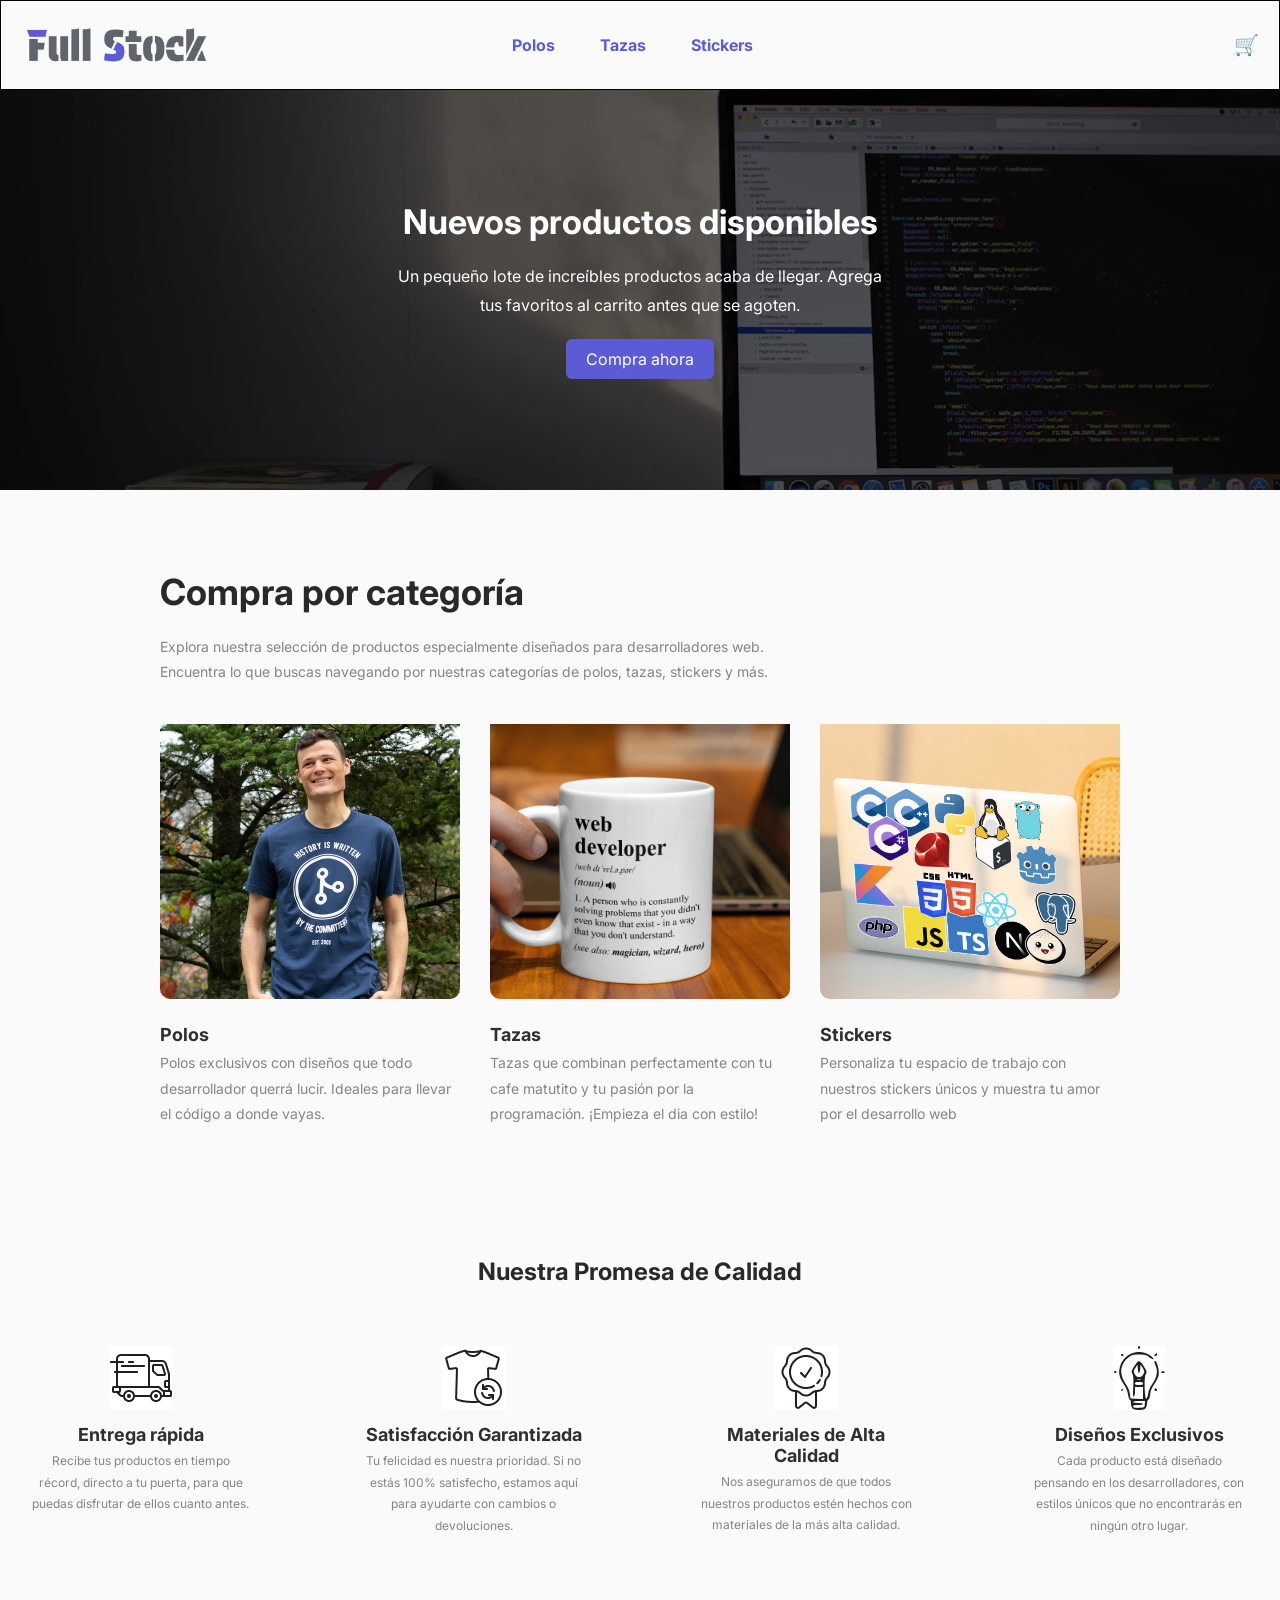
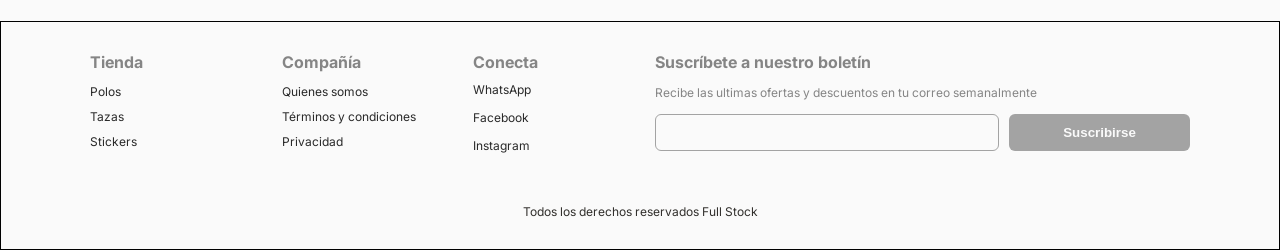
==== index.html @ 41fa8d15 "Agregar ITCSS" ====
<!DOCTYPE html>
<html lang="es">
<head>
  <meta charset="UTF-8">
  <title>Full Stock</title>
  <link rel="stylesheet" href="styles.css"> 

   <!--<<link rel="stylesheet" href="styles/index.css">!-->

  <link rel="preconnect" href="https://fonts.googleapis.com">
<link rel="preconnect" href="https://fonts.gstatic.com" crossorigin>
<link href="https://fonts.googleapis.com/css2?family=Inter:ital,opsz,wght@0,14..32,100..900;1,14..32,100..900&display=swap" rel="stylesheet">
</head>

<body>



<header class="encabezado">
  <a href="index.html" class="logo">
    <img src="/imgs/logo.png" alt="logo fullstock">
  </a>

  <nav class="menu">
    <a href="#">Polos</a>
    <a href="#">Tazas</a>
    <a href="#">Stickers</a>
  </nav>

  <div class="carrito">
    🛒 
  </div>
</header>



      <section class="hero">
  <div class="contenido-hero">
    <h4>Nuevos productos disponibles</h4>
    <p style="color: white;">Un pequeño lote de increíbles productos acaba de llegar. Agrega tus favoritos al carrito antes que se agoten.</p>
    <a href="#" class="boton">Compra ahora</a>
  </div>
</section>


<main>



  

  <section class="categorias">
    <h1>Compra por categoría</h1>
    <p>Explora nuestra selección de productos especialmente diseñados para desarrolladores web.<br>
         Encuentra lo que buscas navegando por nuestras categorías de polos, tazas, stickers y más.</p>

    <div class="contenedor-categorias">

      <div class="tarjeta">
        <div class="imagen">
          <img src="imgs/polo.jpg" alt="Polos">
        </div>
        <h3>Polos</h3>
        <p>Polos exclusivos con diseños que todo desarrollador querrá lucir. Ideales para llevar el código a donde vayas.
</p>
      </div>

      <div class="tarjeta">
        <div class="imagen">
          <img src="imgs/taza.jpg" alt="Tazas">
        </div>
        <h3>Tazas</h3>
        <p>Tazas que combinan perfectamente con tu cafe matutito y tu pasión por la programación. ¡Empieza el dia con estilo!</p>
      </div>

      <div class="tarjeta">
        <div class="imagen">
          <img src="imgs/stickers.jpg" alt="Stickers">
        </div>
        <h3>Stickers</h3>
        <p>Personaliza tu espacio de trabajo con nuestros stickers únicos y muestra tu amor por el desarrollo web
</p>
      </div>

    </div>
  </section>

</main>

<section class="calidad">
  <h2 class="titulo-calidad">Nuestra Promesa de Calidad</h2>

  <div class="contenedor-calidad">

    <div class="card-calidad">
      <img src="/imgs/npc1.jpg">
      <h3>Entrega rápida</h3>
      <p>Recibe tus productos en tiempo récord, directo a tu puerta, para que puedas disfrutar de ellos cuanto antes.</p>
    </div>

    <div class="card-calidad">
      <img src="/imgs/npc2.jpg">
      <h3>Satisfacción Garantizada</h3>
      <p>Tu felicidad es nuestra prioridad. Si no estás 100% satisfecho, estamos aquí para ayudarte con cambios o devoluciones.</p>
    </div>

    <div class="card-calidad">
      <img src="/imgs/npc3.jpg">
      <h3>Materiales de Alta Calidad</h3>
      <p>Nos aseguramos de que todos nuestros productos estén hechos con materiales de la más alta calidad.</p>
    </div>

    <div class="card-calidad">
      <img src="/imgs/npc4.jpg">
      <h3>Diseños Exclusivos</h3>
      <p>Cada producto está diseñado pensando en los desarrolladores, con estilos únicos que no encontrarás en ningún otro lugar.</p>
    </div>

  </div>
</section>



<footer class="footer">
  <div class="footer-contenedor">

    <div class="footer-grid">

      <div class="footer-links">

        <div class="footer-seccion">
          <h3>Tienda</h3>
          <ul>
            <li><a href="#">Polos</a></li>
            <li><a href="#">Tazas</a></li>
            <li><a href="#">Stickers</a></li>
          </ul>
        </div>

        <div class="footer-seccion">
          <h3>Compañía</h3>
          <ul>
           <li><a href="about.html">Quienes somos</a></li>
            <li><a href="terms.html">Términos y condiciones</a></li>
            <li><a href="privacy.html">Privacidad</a></li>
          </ul>
        </div>

        <div class="footer-seccion">
          <h3>Conecta</h3>
          <div class="social">
  <a href="https://wa.me/" target="_blank">WhatsApp</a>
<a href="https://facebook.com/" target="_blank">Facebook</a>
<a href="https://instagram.com/" target="_blank">Instagram</a>
          </div>
        </div>

      </div>

      <div class="footer-seccion newsletter">
        <h3>Suscríbete a nuestro boletín</h3>
        <p >Recibe las ultimas ofertas y descuentos en tu correo semanalmente</p>

        <form>
          <label for="email" class="sr-only">Correo electrónico</label>

          <div class="formulario">
            <input type="email" id="email" >
            <button type="submit">Suscribirse</button>
          </div>
        </form>
      </div>

    </div>

    <div class="copyright">
      Todos los derechos reservados  Full Stock
    </div>

  </div>
</footer>

</body>
</html>
---- styles.css ----
* {
  margin: 0;
  padding: 0;
  box-sizing: border-box;
}
@import url('https://fonts.googleapis.com/css2?family=Inter:ital,opsz,wght@0,14..32,100..900;1,14..32,100..900&family=Lora:ital,wght@0,400..700;1,400..700&family=Protest+Guerrilla&family=Source+Code+Pro:ital,wght@0,200..900;1,200..900&display=swap');


:root {
  --background: #FAFAFA;
  --foreground: #312F2C;
  --primary: #5b5bd6;
  --primary-hover: #483dac;
  
  --text-main: #292929;
  --text-muted: #858585;
  --border: #a3a3a3;
  --border-strong: #1e293b;

  --radius: 10px;

  --family-text: 'Inter', -apple-system, BlinkMacSystemFont, 'Segoe UI', Roboto, 'Helvetica Neue', Arial, sans-serif;
  --family-heading: var(--family-text);
  --family-display: 'Protest Guerrilla', 'Protest Strike', 'Stencil', 'Impact', sans-serif;
  --family-code: 'Source Code Pro', 'Menlo', 'Consolas', 'Monaco', 'Courier New', monospace;
  --family-emphasis: 'Lora', 'Georgia', 'Palatino Linotype', 'Book Antiqua', 'Times New Roman', serif;

}

body {
  background-color: var(--background);
  font-family: var(--family-text);
  color: var(--foreground);
}

header, footer {
  background-color: var(--background);
  padding: 20px;
  border: 1px solid black;
}

footer {
  margin-top: 40px;
}

nav {
  padding: 10px 20px;
  border-bottom: none;
}

nav a {
  margin-right: 15px;
  font-weight: bold;
}

main {
  max-width: 800px;
  margin: 40px auto;
  padding: 20px;
  border-radius: 8px;
}









h1 {
   color: var(--text-main);
  font-size: 36px;
  font-weight: bolder;
  margin-bottom: 20px;
}

h2 {
   color: var(--text-main);
  font-size: 24px;
  font-weight: bold;
  margin-top: 30px;
  margin-bottom: 10px;
}

h4 {
  color: #ffffff;
  font-size: 34px;
  font-weight: bolder;
  margin-bottom: 20px;
}


p {
 color: var(--text-muted);
  font-size: 14px;
  margin-bottom: 15px;
  line-height: 1.8;
}

ul {
  padding-left: 20px;
  margin-bottom: 20px;
  color: var(--text-muted);
  font-size: 14px;
}

li {
  margin-bottom: 10px;
}

a {
  color: var(--primary);
  text-decoration: none;
}

a:hover {
  color: var(--primary-hover);
  text-decoration: underline;
}






.encabezado {
  display: flex;
  align-items: center;
}

.logo {
  flex: 1;
  display: flex;
  align-items: center;
}

.logo img {
  height: 3rem;
  width: auto;
}

.menu {
  flex: 1;
  display: flex;
  justify-content: center;
  gap: 30px;
}

.menu a {
  font-weight: bold;
}

.carrito {
  flex: 1;
  display: flex;
  justify-content: flex-end;
  font-size: 20px;
}




.contenedor-categorias {
  display: flex;
  flex-direction: column;
  gap: 20px;
}

.categorias {
  margin-top: 20px;
}


.tarjeta {
  width: 100%;
}

.imagen {
  width: 100%;
  aspect-ratio: 1 / 1;
  overflow: hidden;
  border-radius: var(--radius);

}

.imagen img {
  width: 100%;
  height: 100%;
  object-fit: cover;
   margin-top: 25px;
}

.tarjeta h3 {
  margin-top: 25px;
  font-size: 18px;
}

.tarjeta p {
  margin-top: 5px;
  font-size: 14px;
}

@media (min-width: 640px) {

  .contenedor-categorias {
    flex-direction: row;
    flex-wrap: wrap;
    justify-content: center;
  }

  .tarjeta {
    width: 45%;
  }

}
@media (min-width: 1024px) {

  main {
    max-width: 1000px;
  }

  .contenedor-categorias {
    flex-wrap: nowrap;
    justify-content: space-between;
  }

  .tarjeta {
    width: 300px;
  }

  .imagen {
    aspect-ratio: 1 / 1;
  }

}



 /* index hero xd*/
 .hero {
  width: 100%;
  height: 400px;
  background-image: linear-gradient(rgba(0,0,0,0.6), rgba(0,0,0,0.6)), url("imgs/hero.jpg");
  background-size: cover;
  background-position: center;

  display: flex;
  justify-content: center;
  align-items: center;
  text-align: center;


}

.contenido-hero {
  color: white;
  max-width: 500px;
}

.contenido-hero h1 {
  font-size: 36px;
  margin-bottom: 15px;
}

.contenido-hero p {
  font-size: 16px;
  margin-bottom: 20px;
}


.boton {
  background-color: var(--primary);
  color: white;
  padding: 10px 20px;
  border-radius: 6px;
  display: inline-block;
}

.boton:hover {
  background-color: var(--primary-hover);
  color: white;
}






.footer {
  background-color: var(--background);
  color: var(--foreground);
  padding: 30px 20px;
}

.footer-contenedor {
  max-width: 1100px;
  margin: 0 auto;
}

.footer-grid {
  display: flex;
  flex-direction: column;
  gap: 30px;
}

.footer-links {
  display: flex;
  flex-direction: column;
  gap: 20px;
}

.footer-seccion h3 {
    color: var(--text-muted);
  font-size: 16px;
  margin-bottom: 10px;
}

.footer-seccion ul {
  list-style: none;
  padding-left: 0;
}

.footer-seccion li {
   margin-top: 8px;
  margin-bottom: 8px;
}

.footer-seccion a {
    color: var(--text-main);
  text-decoration: none;
  font-size: 12px;
}

.footer-seccion a:hover {
  color: var(--text-muted);
}


.social a {

  margin-right: 10px;
  margin-bottom: 5px;
}

.social {
  display: flex;
  flex-direction: column;
  gap: 8px;
}

.newsletter p {
  font-size: 14px;
  margin-bottom: 10px;

    color: var(--text-muted);
  text-decoration: none;
  font-size: 12px;
}

.formulario {
  display: flex;
  flex-direction: column;
  gap: 10px;
}

.formulario input {
  padding: 10px;
  background-color: var(--background);
  border: 1px solid var(--border);
  border-radius: 6px;
  color: var(--foreground);
}

.formulario button {
  padding: 10px;
    background-color: var(--border);
    color: var(--background);
  border: none;
  border-radius: 6px;
  font-weight: bold;
  cursor: pointer;
}

.formulario button:hover {
  background-color: var(--text-muted);
}

.sr-only {
  position: absolute;
  width: 1px;
  height: 1px;
  overflow: hidden;
}

.copyright {
  text-align: center;
  margin-top: 20px;
  padding-top: 15px;
  border-top: var(--border-strong);
  font-size: 12px;
}



@media (min-width: 640px) {

  .footer-links {
    flex-direction: row;
    justify-content: space-between;
    gap: 40px;
  }

}



@media (min-width: 1024px) {

  .footer-grid {
    display: flex;
    flex-direction: row;
  }

  .footer-links {
    flex: 1;
    display: flex;
    justify-content: space-between;
  }

  .footer-seccion {
    flex: 1;
  }

  .newsletter {
    flex: 1;
  }

  .formulario {
    flex-direction: row;
  }

  .formulario input {
    flex: 2;
  }

  .formulario button {
    flex: 1;
  }

}




/*  n.p.c ant f */
.calidad {
  margin-top: 6rem;
}

.card-calidad img {
  width: 64px;
  height: 64px;
  object-fit: contain;

   width: 100%;
  border-radius: 10px;
}

.titulo-calidad {
  text-align: center;
  margin-bottom: 30px;
}

.contenedor-calidad {
  display: flex;
  flex-direction: column;
  gap: 20px;
}



.card-calidad h3 {
  margin-top: 10px;
  color: var(--foreground);
  font-size: 18px;
}

.card-calidad p {
  margin-top: 5px;
  color: var(--text-muted);
  font-size: 12px;
}

.card-calidad {
  margin-top: 30px;
    margin-bottom: 30px;
  padding: 0 30px;
  text-align: center;
}


@media (min-width: 640px) {

  .contenedor-calidad {
    flex-direction: row;
    flex-wrap: wrap;
    justify-content: center;
  }

  .card-calidad {
    width: 45%;
  }

}


@media (min-width: 1024px) {

  .contenedor-calidad {
    flex-wrap: wrap;
    justify-content: space-between;
  }

  .card-calidad {
    width: 22%;

  }

}
---- styles/index.css ----
/* 1. Foundation */
@import url("1_foundation/tokens.css");
@import url("1_foundation/reset.css");
@import url("1_foundation/global.css");

/* 2. Layout */
@import url("2_layout/container.css");


 
/* 3. Components */
@import url("3_components/header.css");
@import url("3_components/hero.css");
@import url("3_components/category.css");
@import url("3_components/footer.css");
@import url("3_components/calidad.css");



/* 4. Utilities */
@import url("4_utilities/utilities.css");
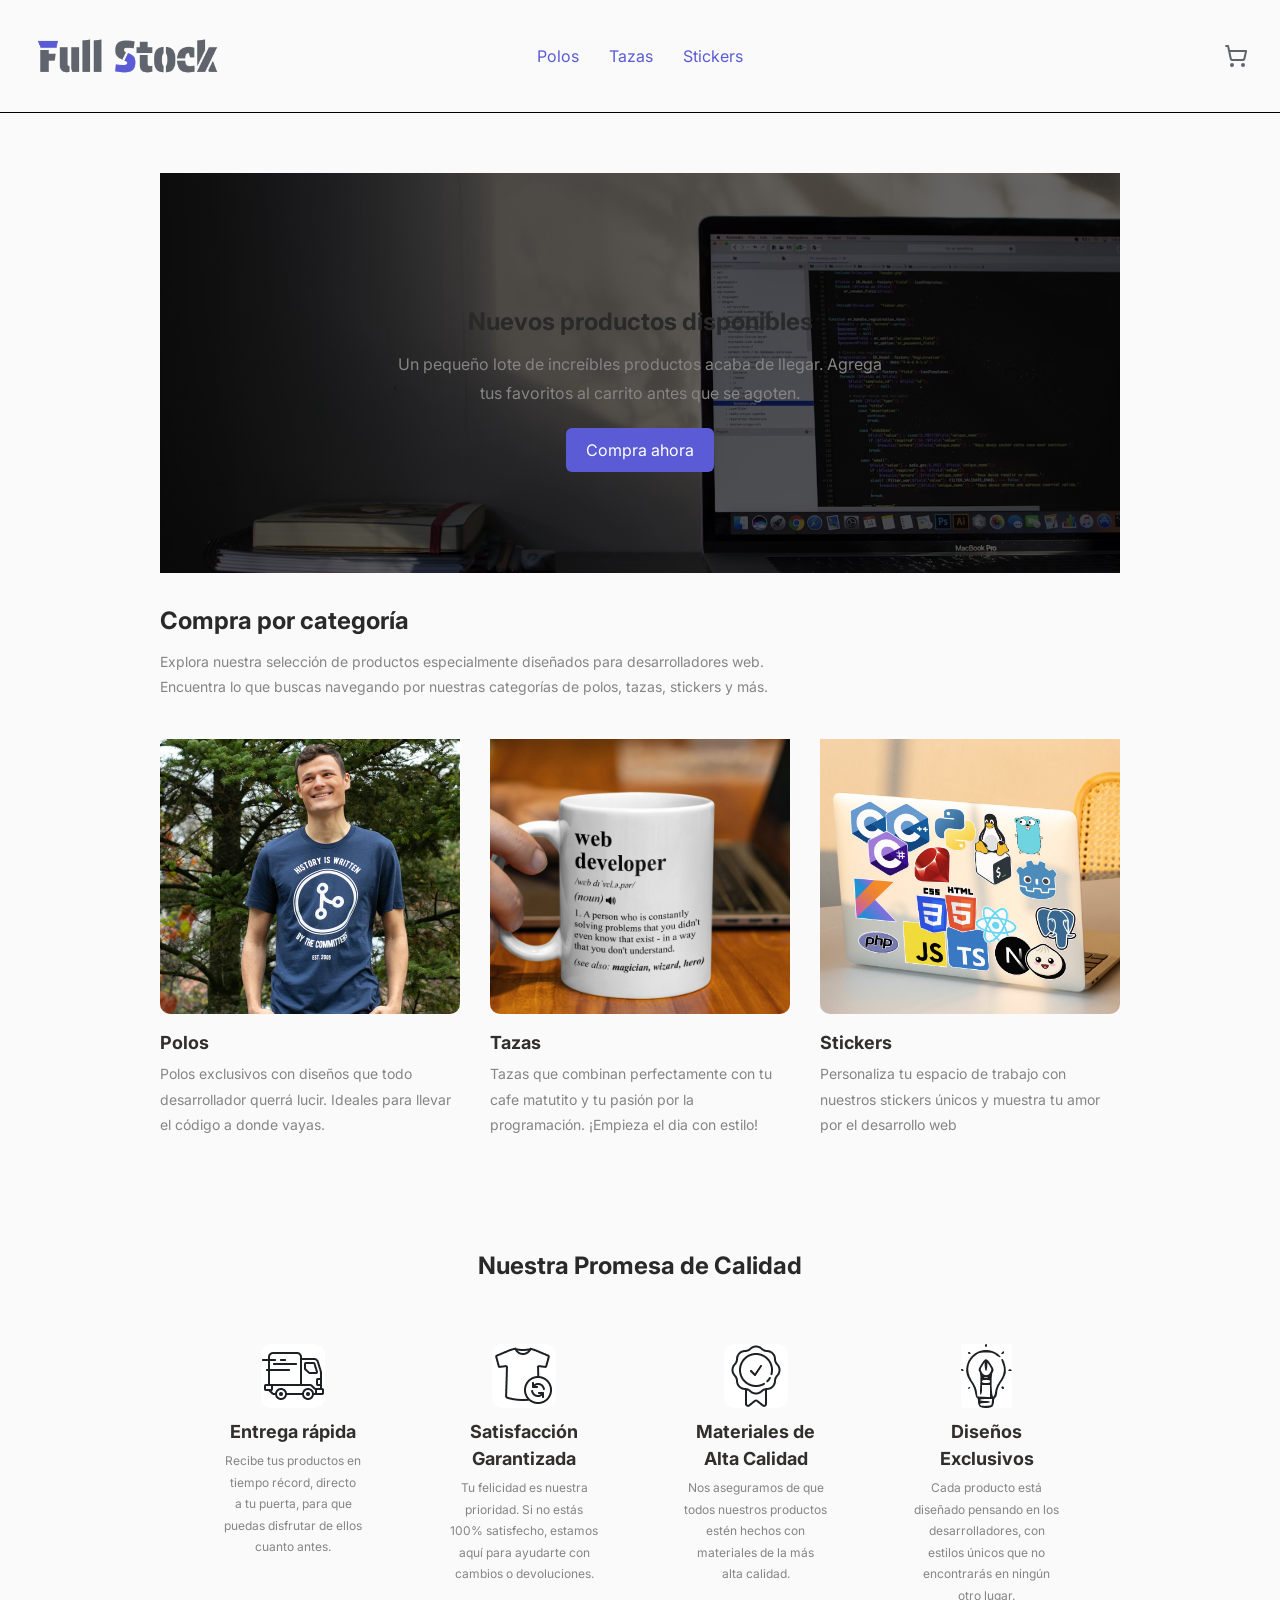
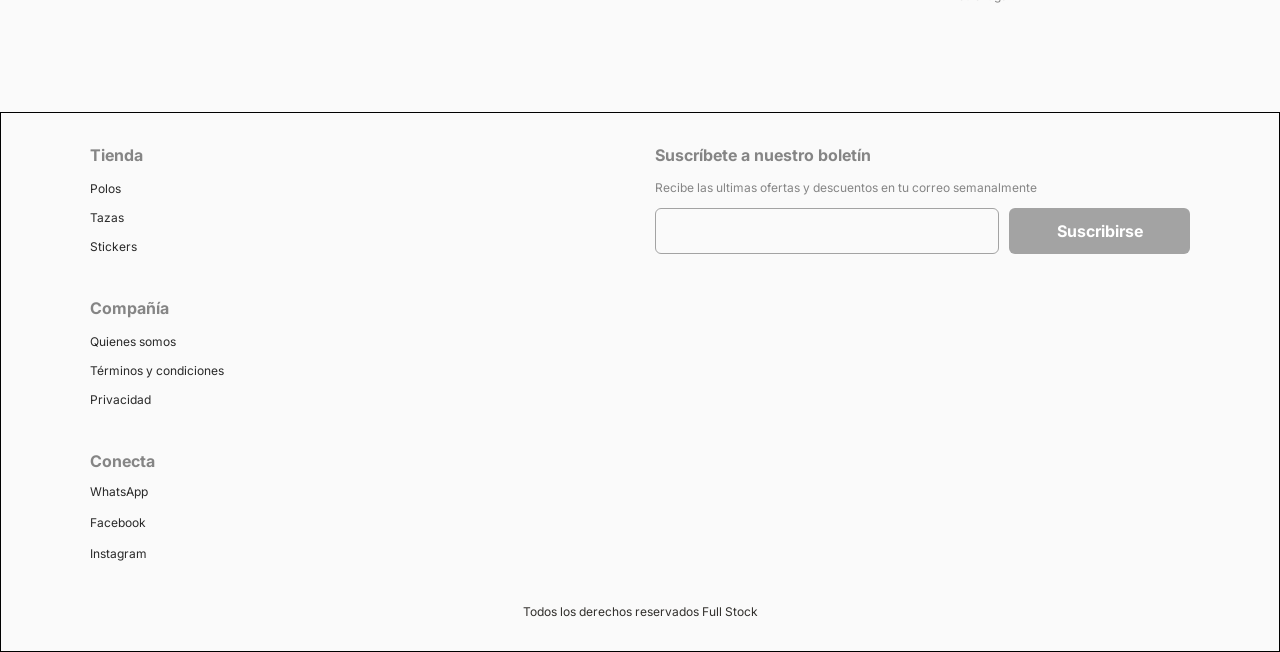
==== commit 15e25a25: "Comentarios de la sesión Co-authored-by: Copilot <copilot@github.com>" ====
--- a/index.html
+++ b/index.html
@@ -1,184 +1,187 @@
-<!DOCTYPE html>
+<!doctype html>
 <html lang="es">
-<head>
-  <meta charset="UTF-8">
-  <title>Full Stock</title>
-  <link rel="stylesheet" href="styles.css"> 
+  <head>
+    <meta charset="UTF-8" />
+    <title>Full Stock</title>
+    <link rel="stylesheet" href="styles.css" />
 
-   <!--<<link rel="stylesheet" href="styles/index.css">!-->
+    <!--<<link rel="stylesheet" href="styles/index.css">!-->
 
-  <link rel="preconnect" href="https://fonts.googleapis.com">
-<link rel="preconnect" href="https://fonts.gstatic.com" crossorigin>
-<link href="https://fonts.googleapis.com/css2?family=Inter:ital,opsz,wght@0,14..32,100..900;1,14..32,100..900&display=swap" rel="stylesheet">
-</head>
+    <link rel="preconnect" href="https://fonts.googleapis.com" />
+    <link rel="preconnect" href="https://fonts.gstatic.com" crossorigin />
+    <link
+      href="https://fonts.googleapis.com/css2?family=Inter:ital,opsz,wght@0,14..32,100..900;1,14..32,100..900&display=swap"
+      rel="stylesheet"
+    />
+    <link rel="stylesheet" href="styles/index.css" />
+  </head>
 
-<body>
+  <body>
+    <header class="header">
+      <div class="container header__container">
+        <a href="index.html" class="header__logo">
+          <img src="/imgs/logo.png" alt="logo fullstock" />
+        </a>
 
+        <nav class="header__menu">
+          <a href="#">Polos</a>
+          <a href="#">Tazas</a>
+          <a href="#">Stickers</a>
+        </nav>
 
+        <div class="header__carrito"><img src="/imgs/cart.svg" alt="" /></div>
+      </div>
+    </header>
+    <main>
+      <section class="hero">
+        <div class="contenido-hero">
+          <h2>Nuevos productos disponibles</h2>
+          <p>
+            Un pequeño lote de increíbles productos acaba de llegar. Agrega tus
+            favoritos al carrito antes que se agoten.
+          </p>
+          <a href="#" class="boton">Compra ahora</a>
+        </div>
+      </section>
 
-<header class="encabezado">
-  <a href="index.html" class="logo">
-    <img src="/imgs/logo.png" alt="logo fullstock">
-  </a>
+      <section class="categorias">
+        <h2>Compra por categoría</h2>
+        <p>
+          Explora nuestra selección de productos especialmente diseñados para
+          desarrolladores web.<br />
+          Encuentra lo que buscas navegando por nuestras categorías de polos,
+          tazas, stickers y más.
+        </p>
 
-  <nav class="menu">
-    <a href="#">Polos</a>
-    <a href="#">Tazas</a>
-    <a href="#">Stickers</a>
-  </nav>
+        <div class="contenedor-categorias">
+          <div class="tarjeta">
+            <div class="imagen">
+              <img src="imgs/polo.jpg" alt="Polos" />
+            </div>
+            <h3>Polos</h3>
+            <p>
+              Polos exclusivos con diseños que todo desarrollador querrá lucir.
+              Ideales para llevar el código a donde vayas.
+            </p>
+          </div>
 
-  <div class="carrito">
-    🛒 
-  </div>
-</header>
+          <div class="tarjeta">
+            <div class="imagen">
+              <img src="imgs/taza.jpg" alt="Tazas" />
+            </div>
+            <h3>Tazas</h3>
+            <p>
+              Tazas que combinan perfectamente con tu cafe matutito y tu pasión
+              por la programación. ¡Empieza el dia con estilo!
+            </p>
+          </div>
 
+          <div class="tarjeta">
+            <div class="imagen">
+              <img src="imgs/stickers.jpg" alt="Stickers" />
+            </div>
+            <h3>Stickers</h3>
+            <p>
+              Personaliza tu espacio de trabajo con nuestros stickers únicos y
+              muestra tu amor por el desarrollo web
+            </p>
+          </div>
+        </div>
+      </section>
 
+      <section class="calidad">
+        <h2 class="titulo-calidad">Nuestra Promesa de Calidad</h2>
 
-      <section class="hero">
-  <div class="contenido-hero">
-    <h4>Nuevos productos disponibles</h4>
-    <p style="color: white;">Un pequeño lote de increíbles productos acaba de llegar. Agrega tus favoritos al carrito antes que se agoten.</p>
-    <a href="#" class="boton">Compra ahora</a>
-  </div>
-</section>
+        <div class="contenedor-calidad">
+          <div class="card-calidad">
+            <img src="/imgs/npc1.jpg" />
+            <h3>Entrega rápida</h3>
+            <p>
+              Recibe tus productos en tiempo récord, directo a tu puerta, para
+              que puedas disfrutar de ellos cuanto antes.
+            </p>
+          </div>
 
+          <div class="card-calidad">
+            <img src="/imgs/npc2.jpg" />
+            <h3>Satisfacción Garantizada</h3>
+            <p>
+              Tu felicidad es nuestra prioridad. Si no estás 100% satisfecho,
+              estamos aquí para ayudarte con cambios o devoluciones.
+            </p>
+          </div>
 
-<main>
+          <div class="card-calidad">
+            <img src="/imgs/npc3.jpg" />
+            <h3>Materiales de Alta Calidad</h3>
+            <p>
+              Nos aseguramos de que todos nuestros productos estén hechos con
+              materiales de la más alta calidad.
+            </p>
+          </div>
 
+          <div class="card-calidad">
+            <img src="/imgs/npc4.jpg" />
+            <h3>Diseños Exclusivos</h3>
+            <p>
+              Cada producto está diseñado pensando en los desarrolladores, con
+              estilos únicos que no encontrarás en ningún otro lugar.
+            </p>
+          </div>
+        </div>
+      </section>
+    </main>
+    <footer class="footer">
+      <div class="footer-contenedor">
+        <div class="footer-grid">
+          <div class="footer-links">
+            <div class="footer-seccion">
+              <h3>Tienda</h3>
+              <ul>
+                <li><a href="#">Polos</a></li>
+                <li><a href="#">Tazas</a></li>
+                <li><a href="#">Stickers</a></li>
+              </ul>
+            </div>
 
+            <div class="footer-seccion">
+              <h3>Compañía</h3>
+              <ul>
+                <li><a href="about.html">Quienes somos</a></li>
+                <li><a href="terms.html">Términos y condiciones</a></li>
+                <li><a href="privacy.html">Privacidad</a></li>
+              </ul>
+            </div>
 
-  
+            <div class="footer-seccion">
+              <h3>Conecta</h3>
+              <div class="social">
+                <a href="https://wa.me/" target="_blank">WhatsApp</a>
+                <a href="https://facebook.com/" target="_blank">Facebook</a>
+                <a href="https://instagram.com/" target="_blank">Instagram</a>
+              </div>
+            </div>
+          </div>
 
-  <section class="categorias">
-    <h1>Compra por categoría</h1>
-    <p>Explora nuestra selección de productos especialmente diseñados para desarrolladores web.<br>
-         Encuentra lo que buscas navegando por nuestras categorías de polos, tazas, stickers y más.</p>
+          <div class="footer-seccion newsletter">
+            <h3>Suscríbete a nuestro boletín</h3>
+            <p>
+              Recibe las ultimas ofertas y descuentos en tu correo semanalmente
+            </p>
 
-    <div class="contenedor-categorias">
+            <form>
+              <label for="email" class="sr-only">Correo electrónico</label>
 
-      <div class="tarjeta">
-        <div class="imagen">
-          <img src="imgs/polo.jpg" alt="Polos">
-        </div>
-        <h3>Polos</h3>
-        <p>Polos exclusivos con diseños que todo desarrollador querrá lucir. Ideales para llevar el código a donde vayas.
-</p>
-      </div>
-
-      <div class="tarjeta">
-        <div class="imagen">
-          <img src="imgs/taza.jpg" alt="Tazas">
-        </div>
-        <h3>Tazas</h3>
-        <p>Tazas que combinan perfectamente con tu cafe matutito y tu pasión por la programación. ¡Empieza el dia con estilo!</p>
-      </div>
-
-      <div class="tarjeta">
-        <div class="imagen">
-          <img src="imgs/stickers.jpg" alt="Stickers">
-        </div>
-        <h3>Stickers</h3>
-        <p>Personaliza tu espacio de trabajo con nuestros stickers únicos y muestra tu amor por el desarrollo web
-</p>
-      </div>
-
-    </div>
-  </section>
-
-</main>
-
-<section class="calidad">
-  <h2 class="titulo-calidad">Nuestra Promesa de Calidad</h2>
-
-  <div class="contenedor-calidad">
-
-    <div class="card-calidad">
-      <img src="/imgs/npc1.jpg">
-      <h3>Entrega rápida</h3>
-      <p>Recibe tus productos en tiempo récord, directo a tu puerta, para que puedas disfrutar de ellos cuanto antes.</p>
-    </div>
-
-    <div class="card-calidad">
-      <img src="/imgs/npc2.jpg">
-      <h3>Satisfacción Garantizada</h3>
-      <p>Tu felicidad es nuestra prioridad. Si no estás 100% satisfecho, estamos aquí para ayudarte con cambios o devoluciones.</p>
-    </div>
-
-    <div class="card-calidad">
-      <img src="/imgs/npc3.jpg">
-      <h3>Materiales de Alta Calidad</h3>
-      <p>Nos aseguramos de que todos nuestros productos estén hechos con materiales de la más alta calidad.</p>
-    </div>
-
-    <div class="card-calidad">
-      <img src="/imgs/npc4.jpg">
-      <h3>Diseños Exclusivos</h3>
-      <p>Cada producto está diseñado pensando en los desarrolladores, con estilos únicos que no encontrarás en ningún otro lugar.</p>
-    </div>
-
-  </div>
-</section>
-
-
-
-<footer class="footer">
-  <div class="footer-contenedor">
-
-    <div class="footer-grid">
-
-      <div class="footer-links">
-
-        <div class="footer-seccion">
-          <h3>Tienda</h3>
-          <ul>
-            <li><a href="#">Polos</a></li>
-            <li><a href="#">Tazas</a></li>
-            <li><a href="#">Stickers</a></li>
-          </ul>
-        </div>
-
-        <div class="footer-seccion">
-          <h3>Compañía</h3>
-          <ul>
-           <li><a href="about.html">Quienes somos</a></li>
-            <li><a href="terms.html">Términos y condiciones</a></li>
-            <li><a href="privacy.html">Privacidad</a></li>
-          </ul>
-        </div>
-
-        <div class="footer-seccion">
-          <h3>Conecta</h3>
-          <div class="social">
-  <a href="https://wa.me/" target="_blank">WhatsApp</a>
-<a href="https://facebook.com/" target="_blank">Facebook</a>
-<a href="https://instagram.com/" target="_blank">Instagram</a>
+              <div class="formulario">
+                <input type="email" id="email" />
+                <button type="submit">Suscribirse</button>
+              </div>
+            </form>
           </div>
         </div>
 
+        <div class="copyright">Todos los derechos reservados Full Stock</div>
       </div>
-
-      <div class="footer-seccion newsletter">
-        <h3>Suscríbete a nuestro boletín</h3>
-        <p >Recibe las ultimas ofertas y descuentos en tu correo semanalmente</p>
-
-        <form>
-          <label for="email" class="sr-only">Correo electrónico</label>
-
-          <div class="formulario">
-            <input type="email" id="email" >
-            <button type="submit">Suscribirse</button>
-          </div>
-        </form>
-      </div>
-
-    </div>
-
-    <div class="copyright">
-      Todos los derechos reservados  Full Stock
-    </div>
-
-  </div>
-</footer>
-
-</body>
-</html>+    </footer>
+  </body>
+</html>
--- a/styles.css
+++ b/styles.css
@@ -3,15 +3,14 @@
   padding: 0;
   box-sizing: border-box;
 }
-@import url('https://fonts.googleapis.com/css2?family=Inter:ital,opsz,wght@0,14..32,100..900;1,14..32,100..900&family=Lora:ital,wght@0,400..700;1,400..700&family=Protest+Guerrilla&family=Source+Code+Pro:ital,wght@0,200..900;1,200..900&display=swap');
-
+@import url("https://fonts.googleapis.com/css2?family=Inter:ital,opsz,wght@0,14..32,100..900;1,14..32,100..900&family=Lora:ital,wght@0,400..700;1,400..700&family=Protest+Guerrilla&family=Source+Code+Pro:ital,wght@0,200..900;1,200..900&display=swap");
 
 :root {
-  --background: #FAFAFA;
-  --foreground: #312F2C;
+  --background: #fafafa;
+  --foreground: #312f2c;
   --primary: #5b5bd6;
   --primary-hover: #483dac;
-  
+
   --text-main: #292929;
   --text-muted: #858585;
   --border: #a3a3a3;
@@ -19,12 +18,17 @@
 
   --radius: 10px;
 
-  --family-text: 'Inter', -apple-system, BlinkMacSystemFont, 'Segoe UI', Roboto, 'Helvetica Neue', Arial, sans-serif;
+  --family-text:
+    "Inter", -apple-system, BlinkMacSystemFont, "Segoe UI", Roboto,
+    "Helvetica Neue", Arial, sans-serif;
   --family-heading: var(--family-text);
-  --family-display: 'Protest Guerrilla', 'Protest Strike', 'Stencil', 'Impact', sans-serif;
-  --family-code: 'Source Code Pro', 'Menlo', 'Consolas', 'Monaco', 'Courier New', monospace;
-  --family-emphasis: 'Lora', 'Georgia', 'Palatino Linotype', 'Book Antiqua', 'Times New Roman', serif;
-
+  --family-display:
+    "Protest Guerrilla", "Protest Strike", "Stencil", "Impact", sans-serif;
+  --family-code:
+    "Source Code Pro", "Menlo", "Consolas", "Monaco", "Courier New", monospace;
+  --family-emphasis:
+    "Lora", "Georgia", "Palatino Linotype", "Book Antiqua", "Times New Roman",
+    serif;
 }
 
 body {
@@ -33,17 +37,17 @@
   color: var(--foreground);
 }
 
-header, footer {
+/* header, footer {
   background-color: var(--background);
   padding: 20px;
   border: 1px solid black;
-}
+} */
 
 footer {
   margin-top: 40px;
 }
 
-nav {
+/* nav {
   padding: 10px 20px;
   border-bottom: none;
 }
@@ -51,7 +55,7 @@
 nav a {
   margin-right: 15px;
   font-weight: bold;
-}
+} */
 
 main {
   max-width: 800px;
@@ -60,23 +64,15 @@
   border-radius: 8px;
 }
 
-
-
-
-
-
-
-
-
 h1 {
-   color: var(--text-main);
+  color: var(--text-main);
   font-size: 36px;
   font-weight: bolder;
   margin-bottom: 20px;
 }
 
 h2 {
-   color: var(--text-main);
+  color: var(--text-main);
   font-size: 24px;
   font-weight: bold;
   margin-top: 30px;
@@ -90,9 +86,8 @@
   margin-bottom: 20px;
 }
 
-
 p {
- color: var(--text-muted);
+  color: var(--text-muted);
   font-size: 14px;
   margin-bottom: 15px;
   line-height: 1.8;
@@ -119,11 +114,6 @@
   text-decoration: underline;
 }
 
-
-
-
-
-
 .encabezado {
   display: flex;
   align-items: center;
@@ -158,9 +148,6 @@
   font-size: 20px;
 }
 
-
-
-
 .contenedor-categorias {
   display: flex;
   flex-direction: column;
@@ -170,7 +157,6 @@
 .categorias {
   margin-top: 20px;
 }
-
 
 .tarjeta {
   width: 100%;
@@ -181,14 +167,13 @@
   aspect-ratio: 1 / 1;
   overflow: hidden;
   border-radius: var(--radius);
-
 }
 
 .imagen img {
   width: 100%;
   height: 100%;
   object-fit: cover;
-   margin-top: 25px;
+  margin-top: 25px;
 }
 
 .tarjeta h3 {
@@ -202,7 +187,6 @@
 }
 
 @media (min-width: 640px) {
-
   .contenedor-categorias {
     flex-direction: row;
     flex-wrap: wrap;
@@ -212,10 +196,8 @@
   .tarjeta {
     width: 45%;
   }
-
 }
 @media (min-width: 1024px) {
-
   main {
     max-width: 1000px;
   }
@@ -232,16 +214,15 @@
   .imagen {
     aspect-ratio: 1 / 1;
   }
-
-}
-
-
-
- /* index hero xd*/
- .hero {
+}
+
+/* index hero xd*/
+.hero {
   width: 100%;
   height: 400px;
-  background-image: linear-gradient(rgba(0,0,0,0.6), rgba(0,0,0,0.6)), url("imgs/hero.jpg");
+  background-image:
+    linear-gradient(rgba(0, 0, 0, 0.6), rgba(0, 0, 0, 0.6)),
+    url("imgs/hero.jpg");
   background-size: cover;
   background-position: center;
 
@@ -249,8 +230,6 @@
   justify-content: center;
   align-items: center;
   text-align: center;
-
-
 }
 
 .contenido-hero {
@@ -267,7 +246,6 @@
   font-size: 16px;
   margin-bottom: 20px;
 }
-
 
 .boton {
   background-color: var(--primary);
@@ -282,11 +260,6 @@
   color: white;
 }
 
-
-
-
-
-
 .footer {
   background-color: var(--background);
   color: var(--foreground);
@@ -311,7 +284,7 @@
 }
 
 .footer-seccion h3 {
-    color: var(--text-muted);
+  color: var(--text-muted);
   font-size: 16px;
   margin-bottom: 10px;
 }
@@ -322,12 +295,12 @@
 }
 
 .footer-seccion li {
-   margin-top: 8px;
+  margin-top: 8px;
   margin-bottom: 8px;
 }
 
 .footer-seccion a {
-    color: var(--text-main);
+  color: var(--text-main);
   text-decoration: none;
   font-size: 12px;
 }
@@ -336,9 +309,7 @@
   color: var(--text-muted);
 }
 
-
 .social a {
-
   margin-right: 10px;
   margin-bottom: 5px;
 }
@@ -353,7 +324,7 @@
   font-size: 14px;
   margin-bottom: 10px;
 
-    color: var(--text-muted);
+  color: var(--text-muted);
   text-decoration: none;
   font-size: 12px;
 }
@@ -374,8 +345,8 @@
 
 .formulario button {
   padding: 10px;
-    background-color: var(--border);
-    color: var(--background);
+  background-color: var(--border);
+  color: var(--background);
   border: none;
   border-radius: 6px;
   font-weight: bold;
@@ -401,22 +372,15 @@
   font-size: 12px;
 }
 
-
-
 @media (min-width: 640px) {
-
   .footer-links {
     flex-direction: row;
     justify-content: space-between;
     gap: 40px;
   }
-
-}
-
-
+}
 
 @media (min-width: 1024px) {
-
   .footer-grid {
     display: flex;
     flex-direction: row;
@@ -447,11 +411,7 @@
   .formulario button {
     flex: 1;
   }
-
-}
-
-
-
+}
 
 /*  n.p.c ant f */
 .calidad {
@@ -463,7 +423,7 @@
   height: 64px;
   object-fit: contain;
 
-   width: 100%;
+  width: 100%;
   border-radius: 10px;
 }
 
@@ -477,8 +437,6 @@
   flex-direction: column;
   gap: 20px;
 }
-
-
 
 .card-calidad h3 {
   margin-top: 10px;
@@ -494,14 +452,12 @@
 
 .card-calidad {
   margin-top: 30px;
-    margin-bottom: 30px;
+  margin-bottom: 30px;
   padding: 0 30px;
   text-align: center;
 }
 
-
 @media (min-width: 640px) {
-
   .contenedor-calidad {
     flex-direction: row;
     flex-wrap: wrap;
@@ -511,12 +467,9 @@
   .card-calidad {
     width: 45%;
   }
-
-}
-
+}
 
 @media (min-width: 1024px) {
-
   .contenedor-calidad {
     flex-wrap: wrap;
     justify-content: space-between;
@@ -524,7 +477,5 @@
 
   .card-calidad {
     width: 22%;
-
-  }
-
-}+  }
+}
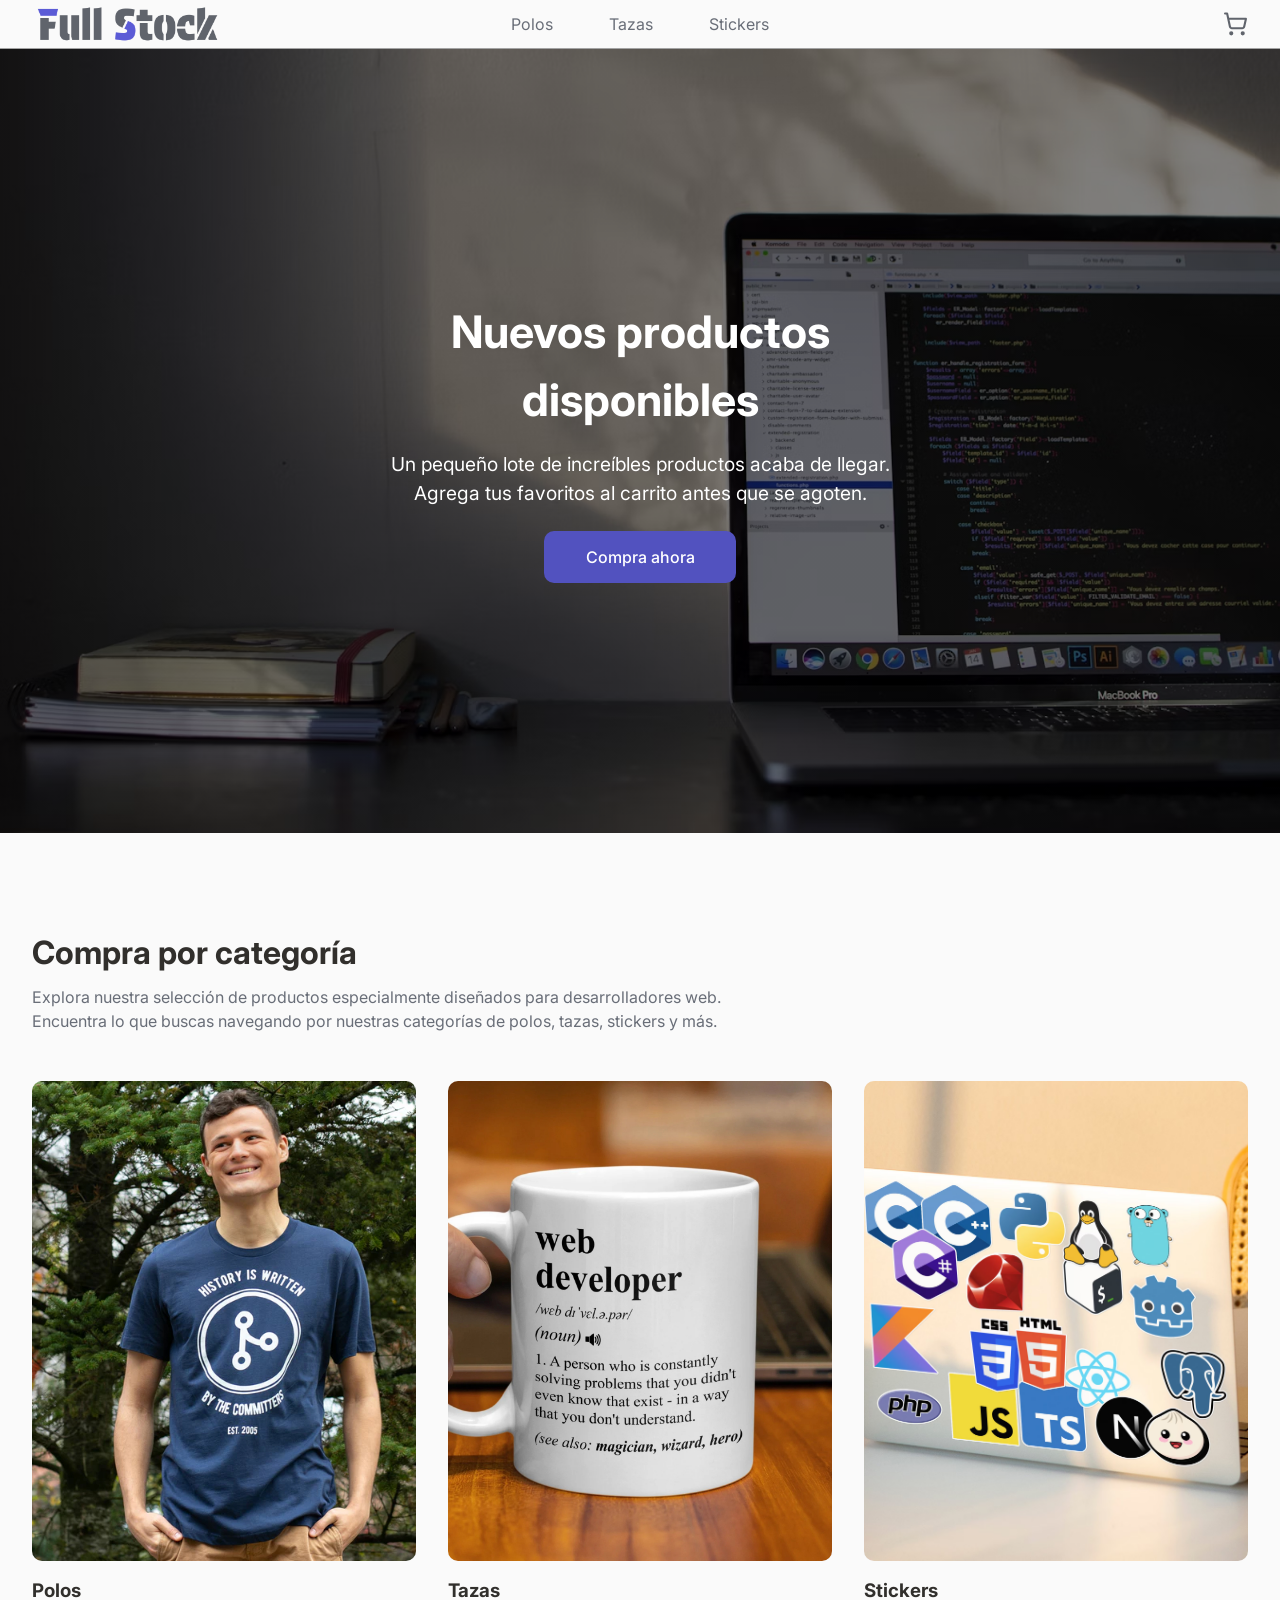
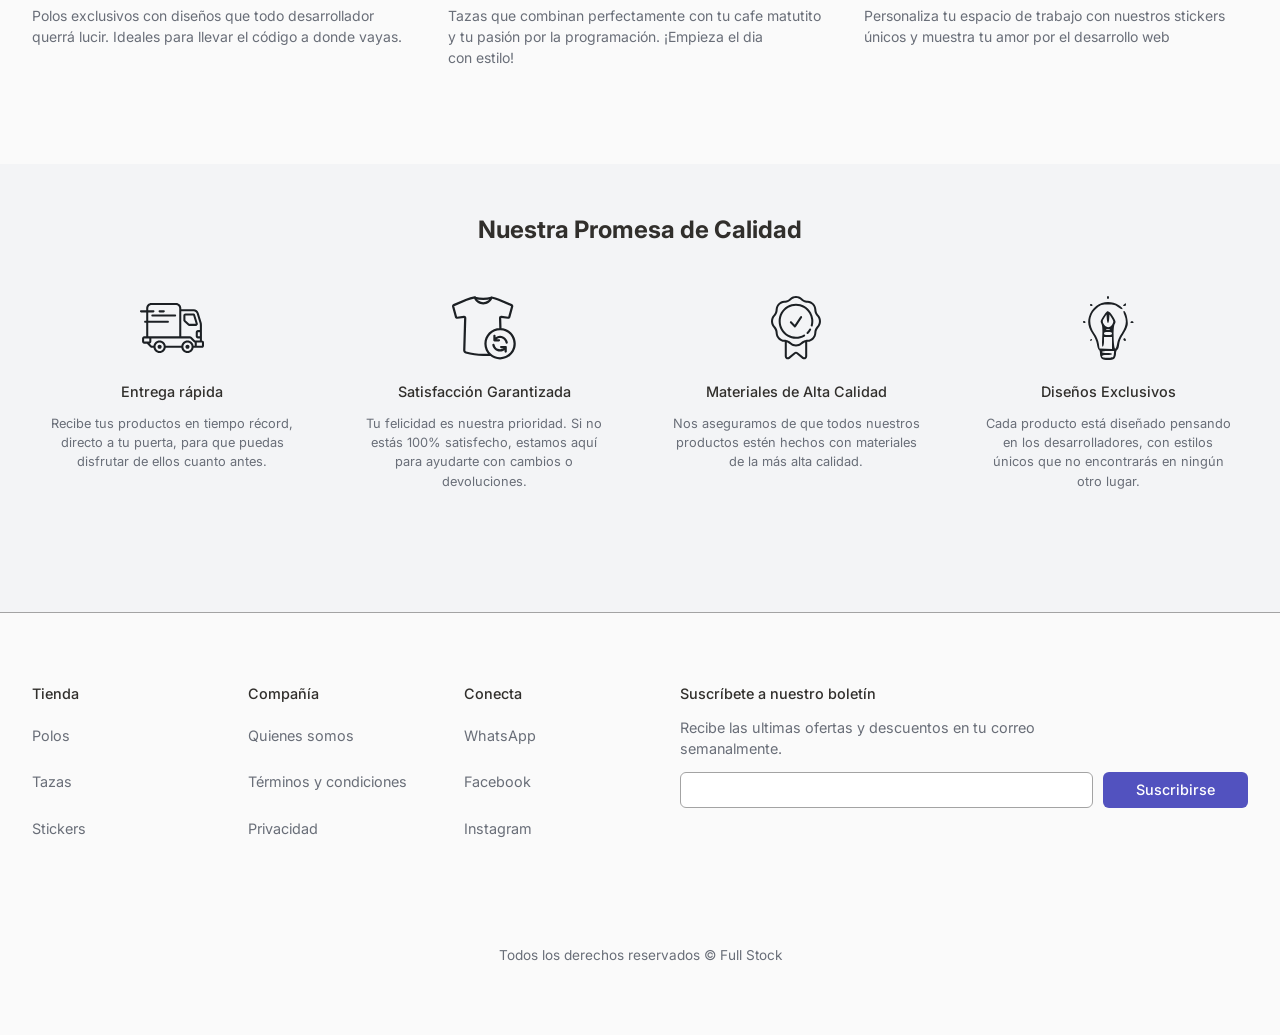
==== commit 46286295: "Refactoriza Header y Hero con ITCSS y BEM" ====
--- a/index.html
+++ b/index.html
@@ -3,137 +3,156 @@
   <head>
     <meta charset="UTF-8" />
     <title>Full Stock</title>
-    <link rel="stylesheet" href="styles.css" />
-
-    <!--<<link rel="stylesheet" href="styles/index.css">!-->
 
     <link rel="preconnect" href="https://fonts.googleapis.com" />
     <link rel="preconnect" href="https://fonts.gstatic.com" crossorigin />
     <link
-      href="https://fonts.googleapis.com/css2?family=Inter:ital,opsz,wght@0,14..32,100..900;1,14..32,100..900&display=swap"
+      href="https://fonts.googleapis.com/css2?family=Inter:wght@100..900&display=swap"
       rel="stylesheet"
     />
+
     <link rel="stylesheet" href="styles/index.css" />
   </head>
 
   <body>
-    <header class="header">
-      <div class="container header__container">
-        <a href="index.html" class="header__logo">
+    
+    <header class="main-header">
+      <div class="container main-header__container">
+        <a href="index.html" class="main-header__logo">
           <img src="/imgs/logo.png" alt="logo fullstock" />
         </a>
 
-        <nav class="header__menu">
-          <a href="#">Polos</a>
-          <a href="#">Tazas</a>
-          <a href="#">Stickers</a>
+        <nav class="main-nav">
+          <a href="#" class="nav-item">Polos</a>
+          <a href="#" class="nav-item">Tazas</a>
+          <a href="#" class="nav-item">Stickers</a>
         </nav>
 
-        <div class="header__carrito"><img src="/imgs/cart.svg" alt="" /></div>
+        <div class="main-header__actions">
+          <img src="/imgs/cart.svg" alt="carrito" class="main-header__cart" />
+        </div>
       </div>
     </header>
+
     <main>
-      <section class="hero">
-        <div class="contenido-hero">
-          <h2>Nuevos productos disponibles</h2>
-          <p>
-            Un pequeño lote de increíbles productos acaba de llegar. Agrega tus
-            favoritos al carrito antes que se agoten.
-          </p>
-          <a href="#" class="boton">Compra ahora</a>
+ 
+      <section class="section hero">
+        <div class="container hero__container">
+          <div class="hero__content">
+            <h2 class="hero__title">Nuevos productos disponibles</h2>
+            <p class="hero__text">
+              Un pequeño lote de increíbles productos acaba de llegar. 
+              <br>Agrega tus
+              favoritos al carrito antes que se agoten.
+            </p>
+
+            <button class="button">Compra ahora</button>
+          </div>
         </div>
       </section>
 
-      <section class="categorias">
-        <h2>Compra por categoría</h2>
-        <p>
-          Explora nuestra selección de productos especialmente diseñados para
-          desarrolladores web.<br />
-          Encuentra lo que buscas navegando por nuestras categorías de polos,
-          tazas, stickers y más.
-        </p>
-
-        <div class="contenedor-categorias">
-          <div class="tarjeta">
-            <div class="imagen">
-              <img src="imgs/polo.jpg" alt="Polos" />
-            </div>
-            <h3>Polos</h3>
-            <p>
-              Polos exclusivos con diseños que todo desarrollador querrá lucir.
-              Ideales para llevar el código a donde vayas.
+      
+      <section class="section categories">
+        <div class="container">
+          <header class="categories__header">
+            <h2 class="categories__title">Compra por categoría</h2>
+            <p class="categories__subtitle">
+              Explora nuestra selección de productos especialmente diseñados para desarrolladores web.<br>
+              Encuentra lo que buscas navegando por nuestras categorías de polos, tazas, stickers y más.
             </p>
-          </div>
-
-          <div class="tarjeta">
-            <div class="imagen">
-              <img src="imgs/taza.jpg" alt="Tazas" />
-            </div>
-            <h3>Tazas</h3>
-            <p>
-              Tazas que combinan perfectamente con tu cafe matutito y tu pasión
-              por la programación. ¡Empieza el dia con estilo!
-            </p>
-          </div>
-
-          <div class="tarjeta">
-            <div class="imagen">
-              <img src="imgs/stickers.jpg" alt="Stickers" />
-            </div>
-            <h3>Stickers</h3>
-            <p>
-              Personaliza tu espacio de trabajo con nuestros stickers únicos y
-              muestra tu amor por el desarrollo web
-            </p>
+          </header>
+
+          <div class="categories__list">
+            <a href="#" class="category">
+              <div class="category__image">
+                <img src="imgs/polo.jpg" alt="Polos" />
+              </div>
+              <h3 class="category__title">Polos</h3>
+              <p class="category__description">
+                Polos exclusivos con diseños que todo desarrollador querrá lucir.
+                Ideales para llevar el código a donde vayas.
+              </p>
+            </a>
+
+            <a href="#" class="category">
+              <div class="category__image">
+                <img src="imgs/taza.jpg" alt="Tazas" />
+              </div>
+              <h3 class="category__title">Tazas</h3>
+              <p class="category__description">
+                Tazas que combinan perfectamente con tu cafe matutito y tu pasión
+                por la programación. ¡Empieza el dia con estilo!
+              </p>
+            </a>
+
+            <a href="#" class="category">
+              <div class="category__image">
+                <img src="imgs/stickers.jpg" alt="Stickers" />
+              </div>
+              <h3 class="category__title">Stickers</h3>
+              <p class="category__description">
+                Personaliza tu espacio de trabajo con nuestros stickers únicos y
+                muestra tu amor por el desarrollo web
+              </p>
+            </a>
           </div>
         </div>
       </section>
 
-      <section class="calidad">
-        <h2 class="titulo-calidad">Nuestra Promesa de Calidad</h2>
-
-        <div class="contenedor-calidad">
-          <div class="card-calidad">
-            <img src="/imgs/npc1.jpg" />
-            <h3>Entrega rápida</h3>
-            <p>
-              Recibe tus productos en tiempo récord, directo a tu puerta, para
-              que puedas disfrutar de ellos cuanto antes.
-            </p>
-          </div>
-
-          <div class="card-calidad">
-            <img src="/imgs/npc2.jpg" />
-            <h3>Satisfacción Garantizada</h3>
-            <p>
-              Tu felicidad es nuestra prioridad. Si no estás 100% satisfecho,
-              estamos aquí para ayudarte con cambios o devoluciones.
-            </p>
-          </div>
-
-          <div class="card-calidad">
-            <img src="/imgs/npc3.jpg" />
-            <h3>Materiales de Alta Calidad</h3>
-            <p>
-              Nos aseguramos de que todos nuestros productos estén hechos con
-              materiales de la más alta calidad.
-            </p>
-          </div>
-
-          <div class="card-calidad">
-            <img src="/imgs/npc4.jpg" />
-            <h3>Diseños Exclusivos</h3>
-            <p>
-              Cada producto está diseñado pensando en los desarrolladores, con
-              estilos únicos que no encontrarás en ningún otro lugar.
-            </p>
+     
+      <section class="section quality">
+        <div class="container">
+          <header class="quality__header">
+            <h2 class="quality__title">Nuestra Promesa de Calidad</h2>
+          </header>
+
+          <div class="quality__list">
+            <div class="quality-item">
+              <img src="/imgs/npc1.svg"  class="quality-item__icon" />
+              <h3 class="quality-item__title">Entrega rápida</h3>
+              <p class="quality-item__description">
+                Recibe tus productos en tiempo récord, directo a tu puerta, para
+                que puedas disfrutar de ellos cuanto antes.
+              </p>
+            </div>
+
+            <div class="quality-item">
+              <img src="/imgs/npc2.svg" class="quality-item__icon" />
+              <h3 class="quality-item__title">Satisfacción Garantizada</h3>
+              <p class="quality-item__description">
+                Tu felicidad es nuestra prioridad. Si no estás 100% satisfecho,
+                estamos aquí para ayudarte con cambios o devoluciones.
+              </p>
+            </div>
+
+            <div class="quality-item">
+              <img src="/imgs/npc3.svg" class="quality-item__icon" />
+              <h3 class="quality-item__title">Materiales de Alta Calidad</h3>
+              <p class="quality-item__description">
+                Nos aseguramos de que todos nuestros productos estén hechos con
+                materiales de la más alta calidad.
+              </p>
+            </div>
+
+            <div class="quality-item">
+              <img src="/imgs/npc4.svg"  class="quality-item__icon" />
+              <h3 class="quality-item__title">Diseños Exclusivos</h3>
+              <p class="quality-item__description">
+                Cada producto está diseñado pensando en los desarrolladores,
+                 con estilos únicos que no encontrarás en ningún otro lugar.
+              </p>
+            </div>
           </div>
         </div>
       </section>
     </main>
+
+   
     <footer class="footer">
-      <div class="footer-contenedor">
+      <div class="container footer__container">
         <div class="footer-grid">
+
+        
           <div class="footer-links">
             <div class="footer-seccion">
               <h3>Tienda</h3>
@@ -147,41 +166,43 @@
             <div class="footer-seccion">
               <h3>Compañía</h3>
               <ul>
-                <li><a href="about.html">Quienes somos</a></li>
-                <li><a href="terms.html">Términos y condiciones</a></li>
-                <li><a href="privacy.html">Privacidad</a></li>
+                <li><a href="#">Quienes somos</a></li>
+                <li><a href="#">Términos y condiciones</a></li>
+                <li><a href="#">Privacidad</a></li>
               </ul>
             </div>
 
             <div class="footer-seccion">
               <h3>Conecta</h3>
-              <div class="social">
-                <a href="https://wa.me/" target="_blank">WhatsApp</a>
-                <a href="https://facebook.com/" target="_blank">Facebook</a>
-                <a href="https://instagram.com/" target="_blank">Instagram</a>
-              </div>
-            </div>
-          </div>
-
+              <ul>
+                <li><a href="#">WhatsApp</a></li>
+                <li><a href="#">Facebook</a></li>
+                <li><a href="#">Instagram</a></li>
+              </ul>
+            </div>
+          </div>
+
+          
           <div class="footer-seccion newsletter">
             <h3>Suscríbete a nuestro boletín</h3>
             <p>
-              Recibe las ultimas ofertas y descuentos en tu correo semanalmente
+              Recibe las ultimas ofertas y descuentos en tu correo <br>
+              semanalmente.
             </p>
 
             <form>
-              <label for="email" class="sr-only">Correo electrónico</label>
-
               <div class="formulario">
-                <input type="email" id="email" />
-                <button type="submit">Suscribirse</button>
+                <input type="email"  />
+                <button class="button button--secondary">Suscribirse</button>
               </div>
             </form>
           </div>
         </div>
 
-        <div class="copyright">Todos los derechos reservados Full Stock</div>
+        <div class="copyright">
+          Todos los derechos reservados © Full Stock
+        </div>
       </div>
     </footer>
   </body>
-</html>
+</html>
--- a/styles/index.css
+++ b/styles/index.css
@@ -1,23 +1,28 @@
 /* 1. Foundation */
-@import url("1_foundation/tokens.css");
-@import url("1_foundation/reset.css");
-@import url("1_foundation/global.css");
+@import url(1_foundation/token.css);
+@import url(1_foundation/reset.css);
+@import url(1_foundation/global.css);
 
 /* 2. Layout */
-@import url("2_layout/container.css");
+@import url(2_layout/container.css);
+@import url(2_layout/section.css);
+@import url(2_layout/section-sm.css);
 
+/* 3. Components */
+@import url(3_components/main-header.css);
+@import url(3_components/main-nav.css);
+@import url(3_components/nav-item.css);
 
- 
-/* 3. Components */
-@import url("3_components/header.css");
-@import url("3_components/hero.css");
-@import url("3_components/category.css");
-@import url("3_components/footer.css");
-@import url("3_components/calidad.css");
+@import url(3_components/hero.css);
 
+@import url(3_components/categories.css);
+@import url(3_components/category.css);
 
+@import url(3_components/quality.css);
+@import url(3_components/quality-item.css);
+
+@import url(3_components/footer.css);
+@import url(3_components/button.css);
 
 /* 4. Utilities */
-@import url("4_utilities/utilities.css");
-
-
+@import url(4_utilities/utilities.css);
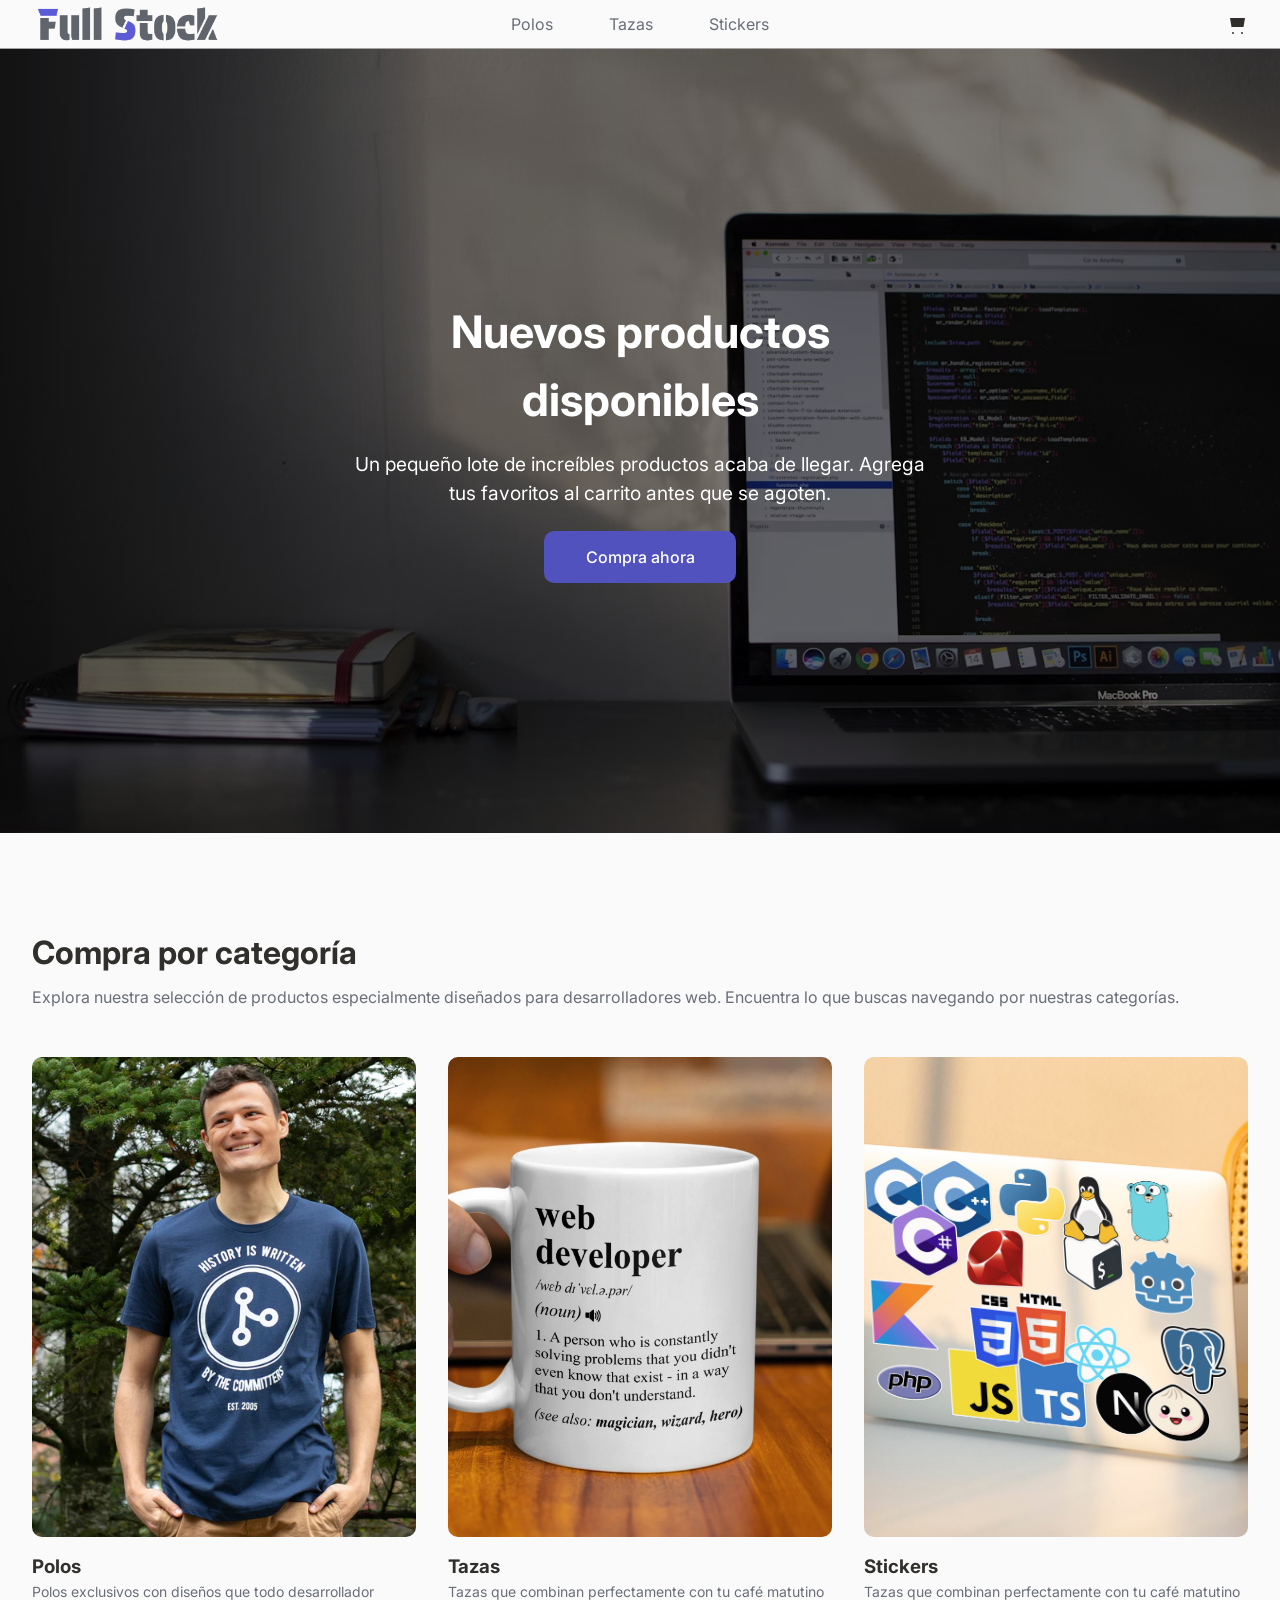
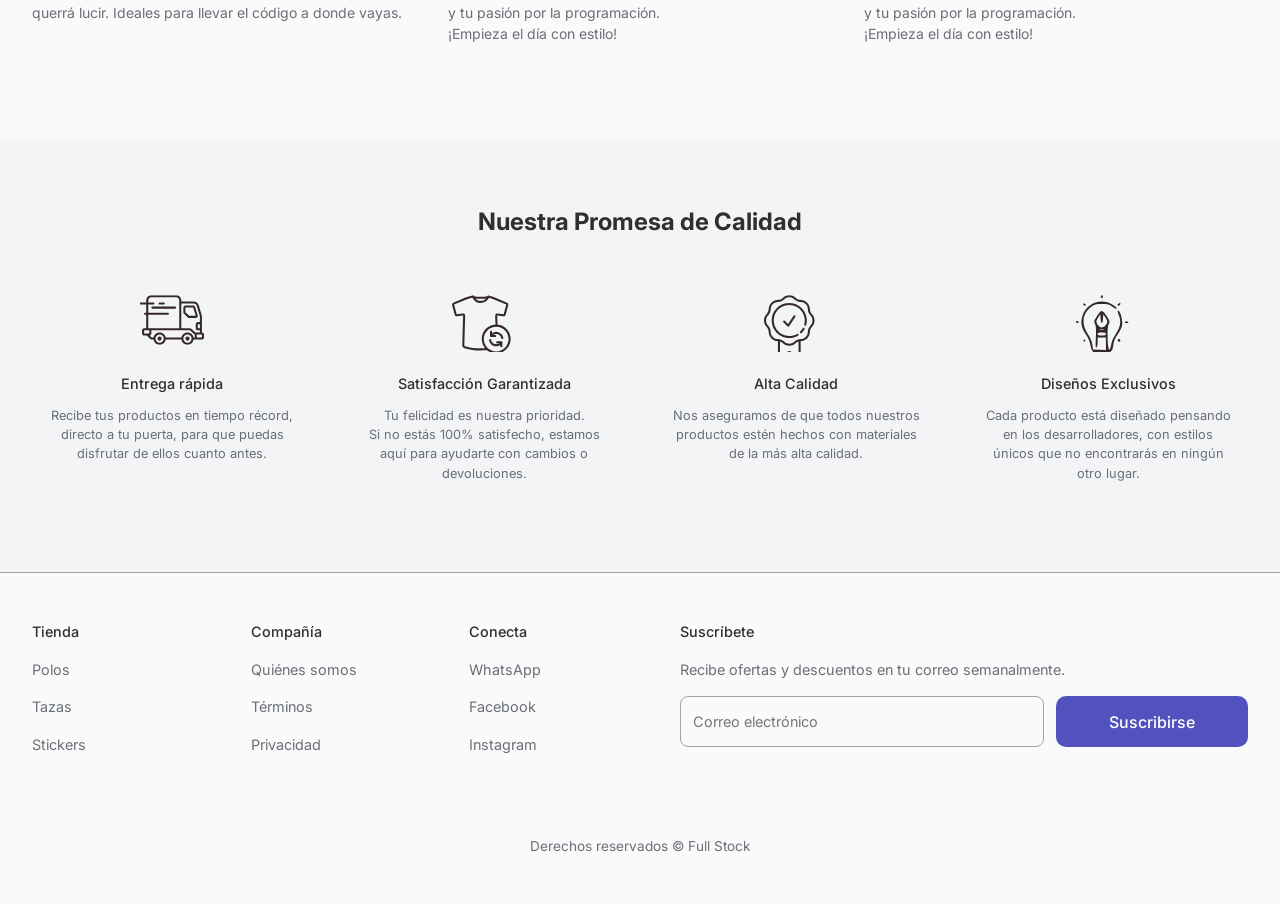
==== commit e5b27945: "Completa migración a arquitectura CSS con ITCSS + BEM y Dark Mode" ====
--- a/index.html
+++ b/index.html
@@ -1,21 +1,18 @@
 <!doctype html>
 <html lang="es">
-  <head>
-    <meta charset="UTF-8" />
-    <title>Full Stock</title>
-
-    <link rel="preconnect" href="https://fonts.googleapis.com" />
-    <link rel="preconnect" href="https://fonts.gstatic.com" crossorigin />
-    <link
-      href="https://fonts.googleapis.com/css2?family=Inter:wght@100..900&display=swap"
-      rel="stylesheet"
-    />
-
-    <link rel="stylesheet" href="styles/index.css" />
-  </head>
+<head>
+  <meta charset="UTF-8" />
+  <title>Full Stock</title>
+
+  <link rel="preconnect" href="https://fonts.googleapis.com">
+  <link rel="preconnect" href="https://fonts.gstatic.com" crossorigin>
+
+  <link href="https://fonts.googleapis.com/css2?family=Inter:wght@100..900&display=swap" rel="stylesheet">
+
+  <link rel="stylesheet" href="styles/index.css" />
+</head>
 
   <body>
-    
     <header class="main-header">
       <div class="container main-header__container">
         <a href="index.html" class="main-header__logo">
@@ -29,36 +26,36 @@
         </nav>
 
         <div class="main-header__actions">
-          <img src="/imgs/cart.svg" alt="carrito" class="main-header__cart" />
+          <svg class="main-header__cart" width="24" height="24" fill="currentColor">
+            <path d="M6 6h15l-1.5 9h-12z"/>
+            <circle cx="9" cy="21" r="1"/>
+            <circle cx="18" cy="21" r="1"/>
+          </svg>
         </div>
       </div>
     </header>
 
     <main>
- 
       <section class="section hero">
         <div class="container hero__container">
           <div class="hero__content">
             <h2 class="hero__title">Nuevos productos disponibles</h2>
             <p class="hero__text">
-              Un pequeño lote de increíbles productos acaba de llegar. 
-              <br>Agrega tus
-              favoritos al carrito antes que se agoten.
+              Un pequeño lote de increíbles productos acaba de llegar.
+              Agrega tus favoritos al carrito antes que se agoten.
             </p>
-
             <button class="button">Compra ahora</button>
           </div>
         </div>
       </section>
 
-      
       <section class="section categories">
         <div class="container">
           <header class="categories__header">
             <h2 class="categories__title">Compra por categoría</h2>
             <p class="categories__subtitle">
-              Explora nuestra selección de productos especialmente diseñados para desarrolladores web.<br>
-              Encuentra lo que buscas navegando por nuestras categorías de polos, tazas, stickers y más.
+              Explora nuestra selección de productos especialmente diseñados para desarrolladores web.
+              Encuentra lo que buscas navegando por nuestras categorías.
             </p>
           </header>
 
@@ -69,7 +66,7 @@
               </div>
               <h3 class="category__title">Polos</h3>
               <p class="category__description">
-                Polos exclusivos con diseños que todo desarrollador querrá lucir.
+                Polos exclusivos con diseños que todo desarrollador querrá lucir. 
                 Ideales para llevar el código a donde vayas.
               </p>
             </a>
@@ -80,8 +77,8 @@
               </div>
               <h3 class="category__title">Tazas</h3>
               <p class="category__description">
-                Tazas que combinan perfectamente con tu cafe matutito y tu pasión
-                por la programación. ¡Empieza el dia con estilo!
+                Tazas que combinan perfectamente con tu café matutino y tu pasión por la programación. <br>
+                ¡Empieza el día con estilo!
               </p>
             </a>
 
@@ -91,116 +88,115 @@
               </div>
               <h3 class="category__title">Stickers</h3>
               <p class="category__description">
-                Personaliza tu espacio de trabajo con nuestros stickers únicos y
-                muestra tu amor por el desarrollo web
+                Tazas que combinan perfectamente con tu café matutino y tu pasión por la programación. 
+                <br> ¡Empieza el día con estilo!
               </p>
             </a>
           </div>
         </div>
       </section>
-
-     
-      <section class="section quality">
-        <div class="container">
-          <header class="quality__header">
-            <h2 class="quality__title">Nuestra Promesa de Calidad</h2>
-          </header>
-
-          <div class="quality__list">
-            <div class="quality-item">
-              <img src="/imgs/npc1.svg"  class="quality-item__icon" />
-              <h3 class="quality-item__title">Entrega rápida</h3>
-              <p class="quality-item__description">
-                Recibe tus productos en tiempo récord, directo a tu puerta, para
-                que puedas disfrutar de ellos cuanto antes.
-              </p>
-            </div>
-
-            <div class="quality-item">
-              <img src="/imgs/npc2.svg" class="quality-item__icon" />
-              <h3 class="quality-item__title">Satisfacción Garantizada</h3>
-              <p class="quality-item__description">
-                Tu felicidad es nuestra prioridad. Si no estás 100% satisfecho,
-                estamos aquí para ayudarte con cambios o devoluciones.
-              </p>
-            </div>
-
-            <div class="quality-item">
-              <img src="/imgs/npc3.svg" class="quality-item__icon" />
-              <h3 class="quality-item__title">Materiales de Alta Calidad</h3>
-              <p class="quality-item__description">
-                Nos aseguramos de que todos nuestros productos estén hechos con
-                materiales de la más alta calidad.
-              </p>
-            </div>
-
-            <div class="quality-item">
-              <img src="/imgs/npc4.svg"  class="quality-item__icon" />
-              <h3 class="quality-item__title">Diseños Exclusivos</h3>
-              <p class="quality-item__description">
-                Cada producto está diseñado pensando en los desarrolladores,
-                 con estilos únicos que no encontrarás en ningún otro lugar.
-              </p>
-            </div>
-          </div>
-        </div>
-      </section>
+<section class="section quality">
+  <div class="container">
+    <header class="quality__header">
+      <h2 class="quality__title">Nuestra Promesa de Calidad</h2>
+    </header>
+
+   <div class="quality__list">
+  <div class="quality-item">
+    <svg class="quality-item__icon" viewBox="0 0 62 48" fill="currentColor">
+      <use href="/imgs/icons.svg#npc1"></use>
+    </svg>
+    <h3 class="quality-item__title">Entrega rápida</h3>
+    <p class="quality-item__description">
+      Recibe tus productos en tiempo récord, directo a tu puerta, 
+      para que puedas disfrutar de ellos cuanto antes.
+    </p>
+  </div>
+      <div class="quality-item">
+        <svg class="quality-item__icon">
+          <use href="/imgs/icons.svg#npc2"></use>
+        </svg>
+        <h3 class="quality-item__title">Satisfacción Garantizada</h3>
+        <p class="quality-item__description">
+         Tu felicidad es nuestra prioridad. <br>
+          Si no estás 100% satisfecho, estamos aquí para ayudarte 
+          con cambios o devoluciones.
+        </p>
+      </div>
+
+      <div class="quality-item">
+        <svg class="quality-item__icon">
+          <use href="/imgs/icons.svg#npc3"></use>
+        </svg>
+        <h3 class="quality-item__title">Alta Calidad</h3>
+        <p class="quality-item__description">
+          Nos aseguramos de que todos nuestros productos 
+          estén hechos con materiales de la más alta calidad.
+        </p>
+      </div>
+
+      <div class="quality-item">
+        <svg class="quality-item__icon">
+          <use href="/imgs/icons.svg#npc4"></use>
+        </svg>
+        <h3 class="quality-item__title">Diseños Exclusivos</h3>
+        <p class="quality-item__description">
+          Cada producto está diseñado pensando en los desarrolladores, 
+          con estilos únicos que no encontrarás en ningún otro lugar.
+        </p>
+      </div>
+    </div>
+  </div>
+</section>
     </main>
 
-   
-    <footer class="footer">
-      <div class="container footer__container">
-        <div class="footer-grid">
-
-        
-          <div class="footer-links">
-            <div class="footer-seccion">
-              <h3>Tienda</h3>
-              <ul>
-                <li><a href="#">Polos</a></li>
-                <li><a href="#">Tazas</a></li>
-                <li><a href="#">Stickers</a></li>
+    <footer class="main-footer">
+      <div class="container">
+        <div class="main-footer__grid">
+          <div class="main-footer__links">
+            <div class="main-footer__section">
+              <h3 class="main-footer__title">Tienda</h3>
+              <ul class="main-footer__list">
+                <li class="main-footer__item"><a href="#" class="main-footer__link">Polos</a></li>
+                <li class="main-footer__item"><a href="#" class="main-footer__link">Tazas</a></li>
+                <li class="main-footer__item"><a href="#" class="main-footer__link">Stickers</a></li>
               </ul>
             </div>
 
-            <div class="footer-seccion">
-              <h3>Compañía</h3>
-              <ul>
-                <li><a href="#">Quienes somos</a></li>
-                <li><a href="#">Términos y condiciones</a></li>
-                <li><a href="#">Privacidad</a></li>
+            <div class="main-footer__section">
+              <h3 class="main-footer__title">Compañía</h3>
+              <ul class="main-footer__list">
+                <li class="main-footer__item"><a href="#" class="main-footer__link">Quiénes somos</a></li>
+                <li class="main-footer__item"><a href="#" class="main-footer__link">Términos</a></li>
+                <li class="main-footer__item"><a href="#" class="main-footer__link">Privacidad</a></li>
               </ul>
             </div>
 
-            <div class="footer-seccion">
-              <h3>Conecta</h3>
-              <ul>
-                <li><a href="#">WhatsApp</a></li>
-                <li><a href="#">Facebook</a></li>
-                <li><a href="#">Instagram</a></li>
+            <div class="main-footer__section">
+              <h3 class="main-footer__title">Conecta</h3>
+              <ul class="main-footer__list">
+                <li class="main-footer__item"><a href="#" class="main-footer__link" target="_blank">WhatsApp</a></li>
+                <li class="main-footer__item"><a href="#" class="main-footer__link" target="_blank">Facebook</a></li>
+                <li class="main-footer__item"><a href="#" class="main-footer__link" target="_blank">Instagram</a></li>
               </ul>
             </div>
           </div>
 
-          
-          <div class="footer-seccion newsletter">
-            <h3>Suscríbete a nuestro boletín</h3>
-            <p>
-              Recibe las ultimas ofertas y descuentos en tu correo <br>
-              semanalmente.
+          <div class="main-footer__newsletter">
+            <h3 class="main-footer__title">Suscríbete</h3>
+            <p class="main-footer__text">
+              Recibe ofertas y descuentos en tu correo semanalmente.
             </p>
 
-            <form>
-              <div class="formulario">
-                <input type="email"  />
-                <button class="button button--secondary">Suscribirse</button>
-              </div>
+            <form class="main-footer__form">
+              <input type="email" class="main-footer__input" placeholder="Correo electrónico" />
+              <button class="button main-footer__button">Suscribirse</button>
             </form>
           </div>
         </div>
 
-        <div class="copyright">
-          Todos los derechos reservados © Full Stock
+        <div class="main-footer__copyright">
+          Derechos reservados © Full Stock
         </div>
       </div>
     </footer>
--- a/styles/index.css
+++ b/styles/index.css
@@ -21,8 +21,10 @@
 @import url(3_components/quality.css);
 @import url(3_components/quality-item.css);
 
-@import url(3_components/footer.css);
+@import url(3_components/main-footer.css);
 @import url(3_components/button.css);
+
+@import url(3_components/content.css);
 
 /* 4. Utilities */
 @import url(4_utilities/utilities.css);
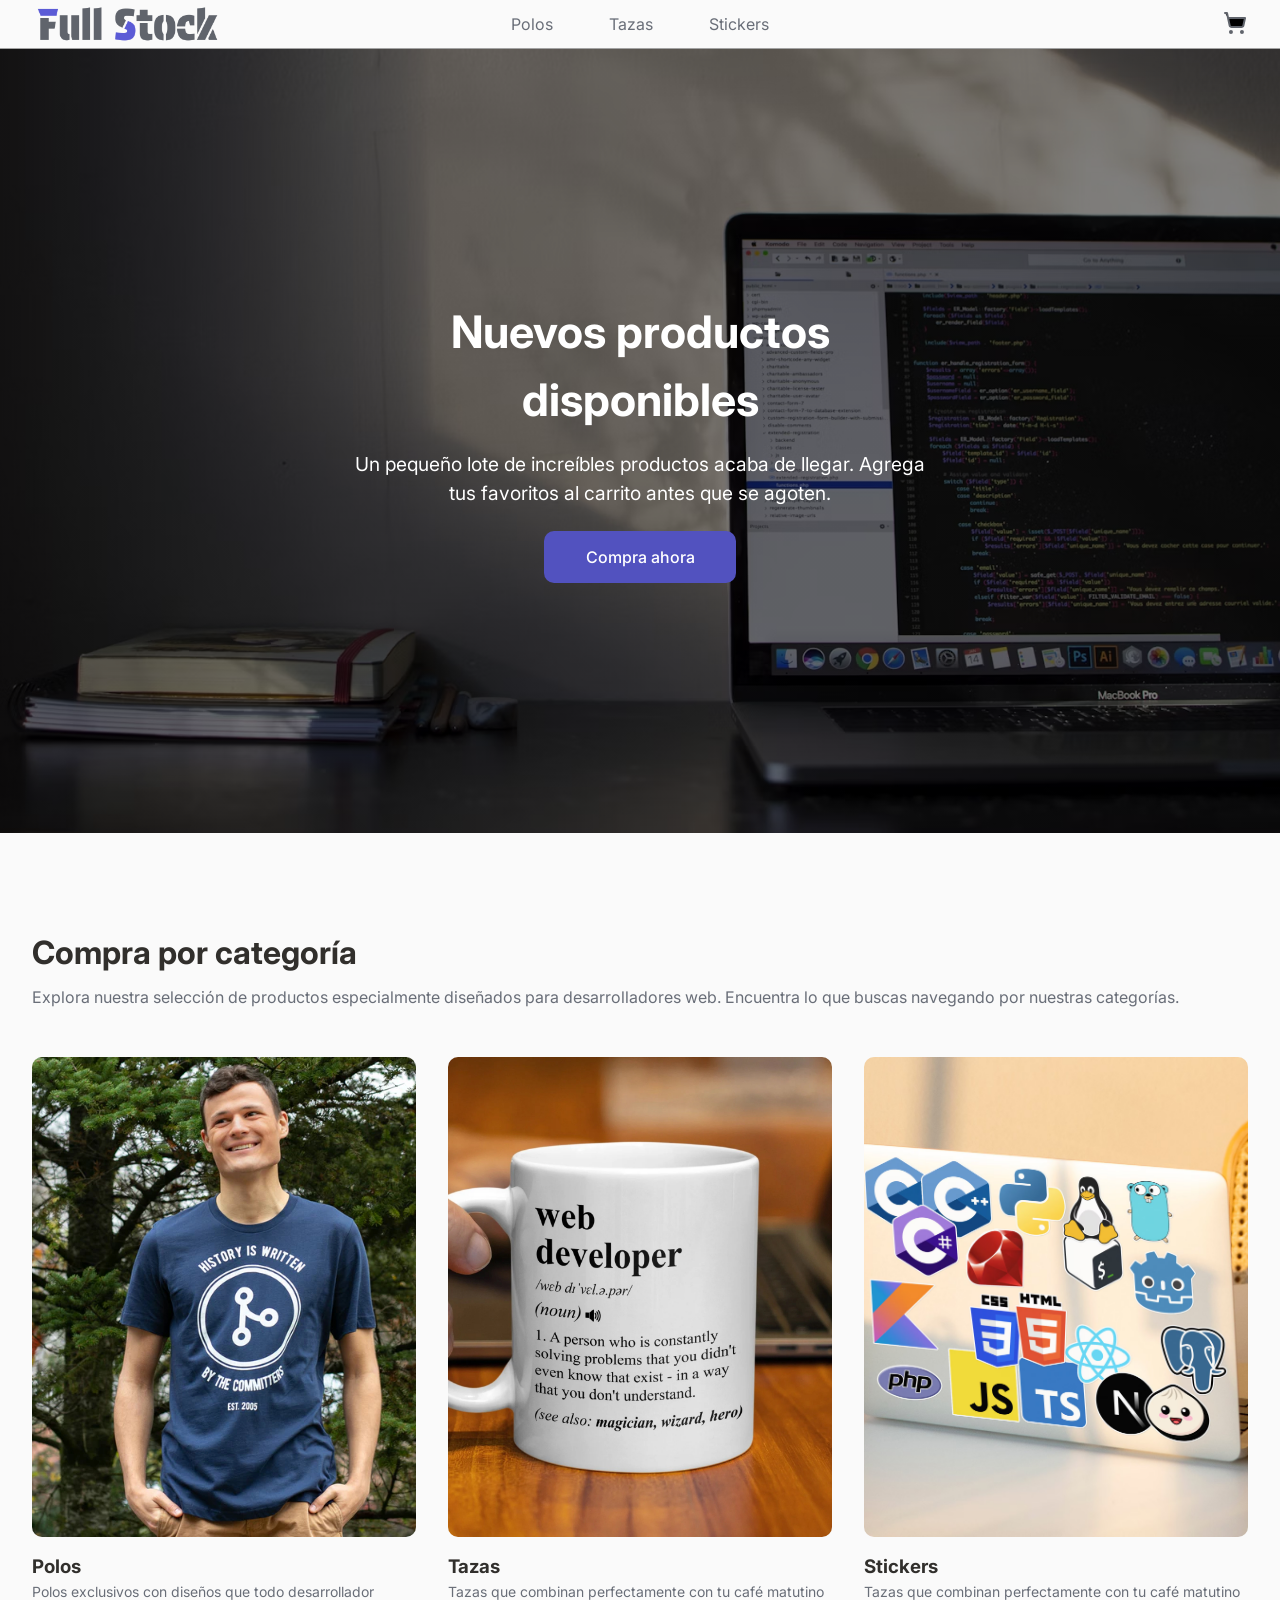
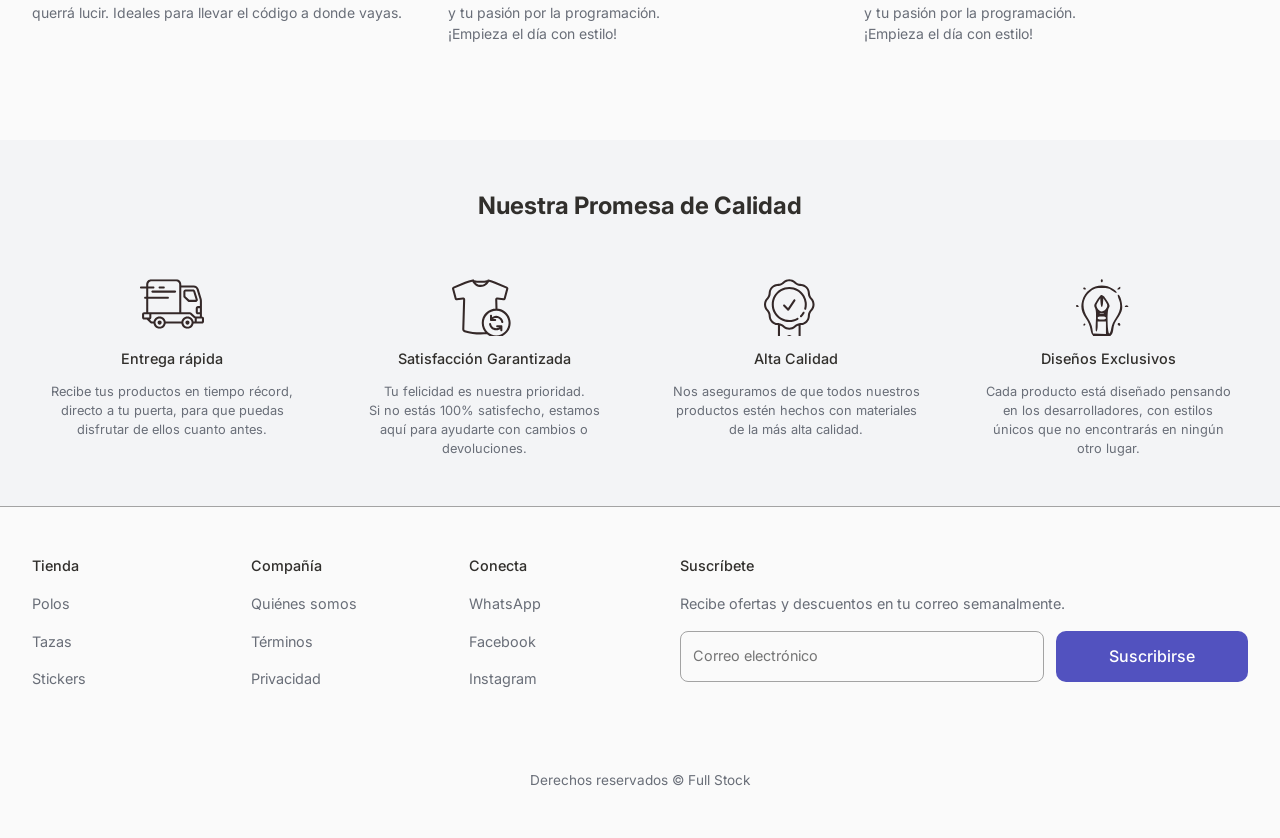
==== commit 2b4b1853: "Agregar Layouts con Grid y Catálogo de Productos" ====
--- a/index.html
+++ b/index.html
@@ -23,19 +23,26 @@
           <a href="#" class="nav-item">Polos</a>
           <a href="#" class="nav-item">Tazas</a>
           <a href="#" class="nav-item">Stickers</a>
+
+
         </nav>
 
         <div class="main-header__actions">
-          <svg class="main-header__cart" width="24" height="24" fill="currentColor">
-            <path d="M6 6h15l-1.5 9h-12z"/>
-            <circle cx="9" cy="21" r="1"/>
-            <circle cx="18" cy="21" r="1"/>
+          <svg class="main-header__cart" width="24" height="24">
+            <use href="/imgs/icons.svg#cart"></use>
           </svg>
+
         </div>
       </div>
     </header>
 
+
+
+
+
     <main>
+
+
       <section class="section hero">
         <div class="container hero__container">
           <div class="hero__content">
@@ -150,6 +157,10 @@
 </section>
     </main>
 
+
+
+
+
     <footer class="main-footer">
       <div class="container">
         <div class="main-footer__grid">
@@ -200,5 +211,8 @@
         </div>
       </div>
     </footer>
+
+
+    
   </body>
 </html>
--- a/styles/index.css
+++ b/styles/index.css
@@ -7,6 +7,10 @@
 @import url(2_layout/container.css);
 @import url(2_layout/section.css);
 @import url(2_layout/section-sm.css);
+@import url(2_layout/vertical-page-layout.css);
+@import url(2_layout/sidebar-layout.css);
+
+
 
 /* 3. Components */
 @import url(3_components/main-header.css);
@@ -26,5 +30,15 @@
 
 @import url(3_components/content.css);
 
+
+@import url(3_components/price-filter.css);
+@import url(3_components/product.css);
+@import url(3_components/products-grid.css);
+
+
+
 /* 4. Utilities */
-@import url(4_utilities/utilities.css);+@import url(4_utilities/utilities.css);
+
+
+
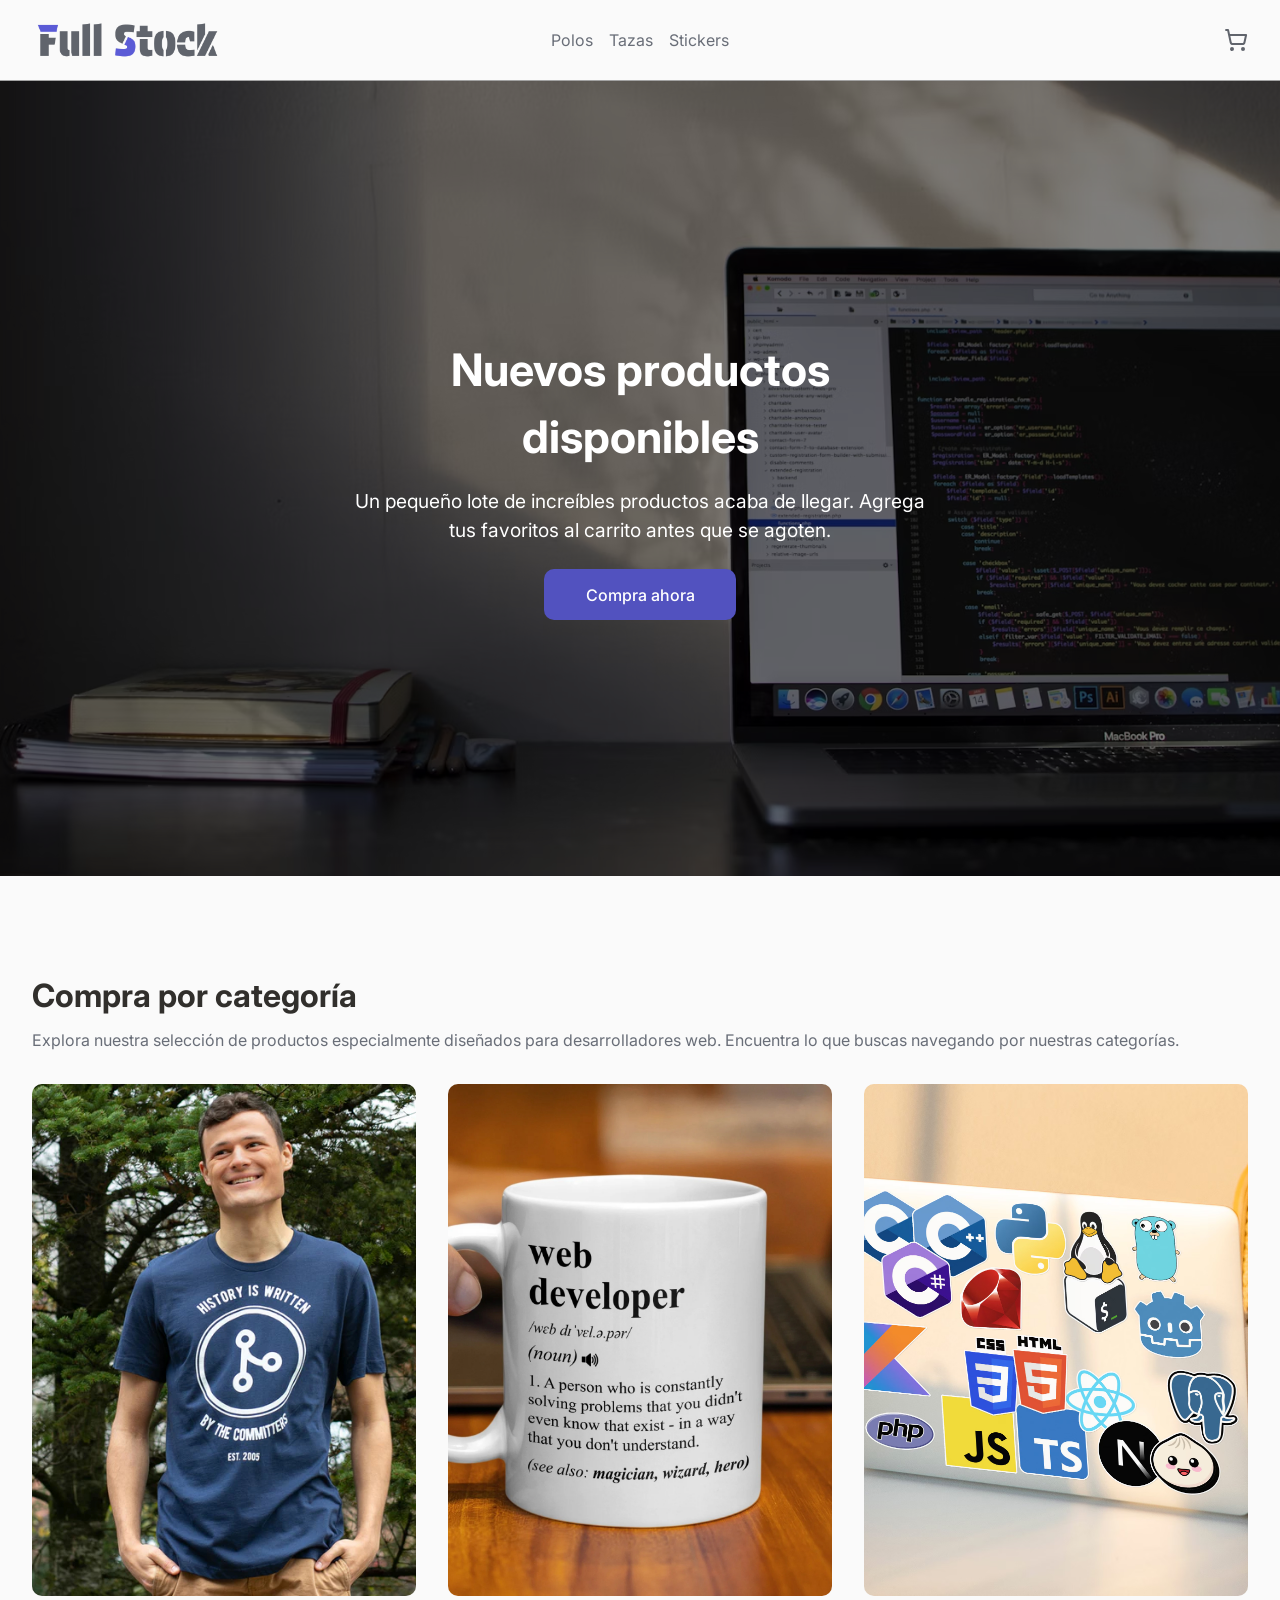
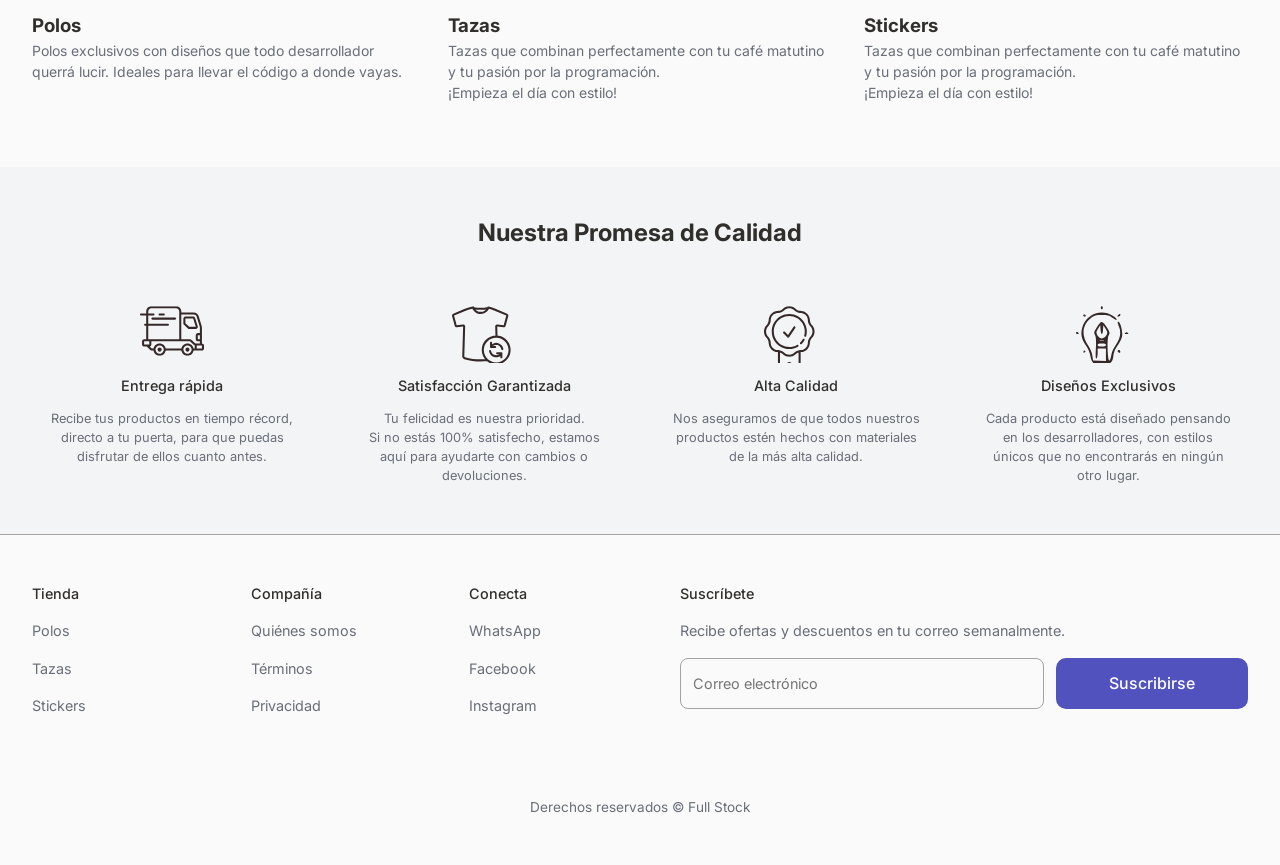
==== commit b4ef35b0: "Agrega página de detalle de producto con layout responsive" ====
--- a/index.html
+++ b/index.html
@@ -13,28 +13,26 @@
 </head>
 
   <body>
-    <header class="main-header">
-      <div class="container main-header__container">
-        <a href="index.html" class="main-header__logo">
-          <img src="/imgs/logo.png" alt="logo fullstock" />
-        </a>
-
-        <nav class="main-nav">
-          <a href="#" class="nav-item">Polos</a>
-          <a href="#" class="nav-item">Tazas</a>
-          <a href="#" class="nav-item">Stickers</a>
-
-
-        </nav>
-
-        <div class="main-header__actions">
-          <svg class="main-header__cart" width="24" height="24">
-            <use href="/imgs/icons.svg#cart"></use>
-          </svg>
-
-        </div>
-      </div>
-    </header>
+<header class="main-header">
+  <div class="container main-header__container">
+    <div class="main-header__top">
+      <a href="index.html" class="main-header__logo">
+        <img src="/imgs/logo.png" alt="logo fullstock" />
+      </a>
+      <div class="main-header__actions">
+        <svg class="main-header__cart" width="24" height="24">
+          <use href="/imgs/icons.svg#cart"></use>
+        </svg>
+      </div>
+    </div>
+
+    <nav class="main-nav">
+      <a href="category-catalog.html" class="nav-item">Polos</a>
+      <a href="#" class="nav-item">Tazas</a>
+      <a href="#" class="nav-item">Stickers</a>
+    </nav>
+  </div>
+</header>
 
 
 
@@ -43,7 +41,7 @@
     <main>
 
 
-      <section class="section hero">
+      <section class="hero">
         <div class="container hero__container">
           <div class="hero__content">
             <h2 class="hero__title">Nuevos productos disponibles</h2>
--- a/styles/index.css
+++ b/styles/index.css
@@ -34,7 +34,7 @@
 @import url(3_components/price-filter.css);
 @import url(3_components/product.css);
 @import url(3_components/products-grid.css);
-
+@import url(3_components/product-detail.css);
 
 
 /* 4. Utilities */
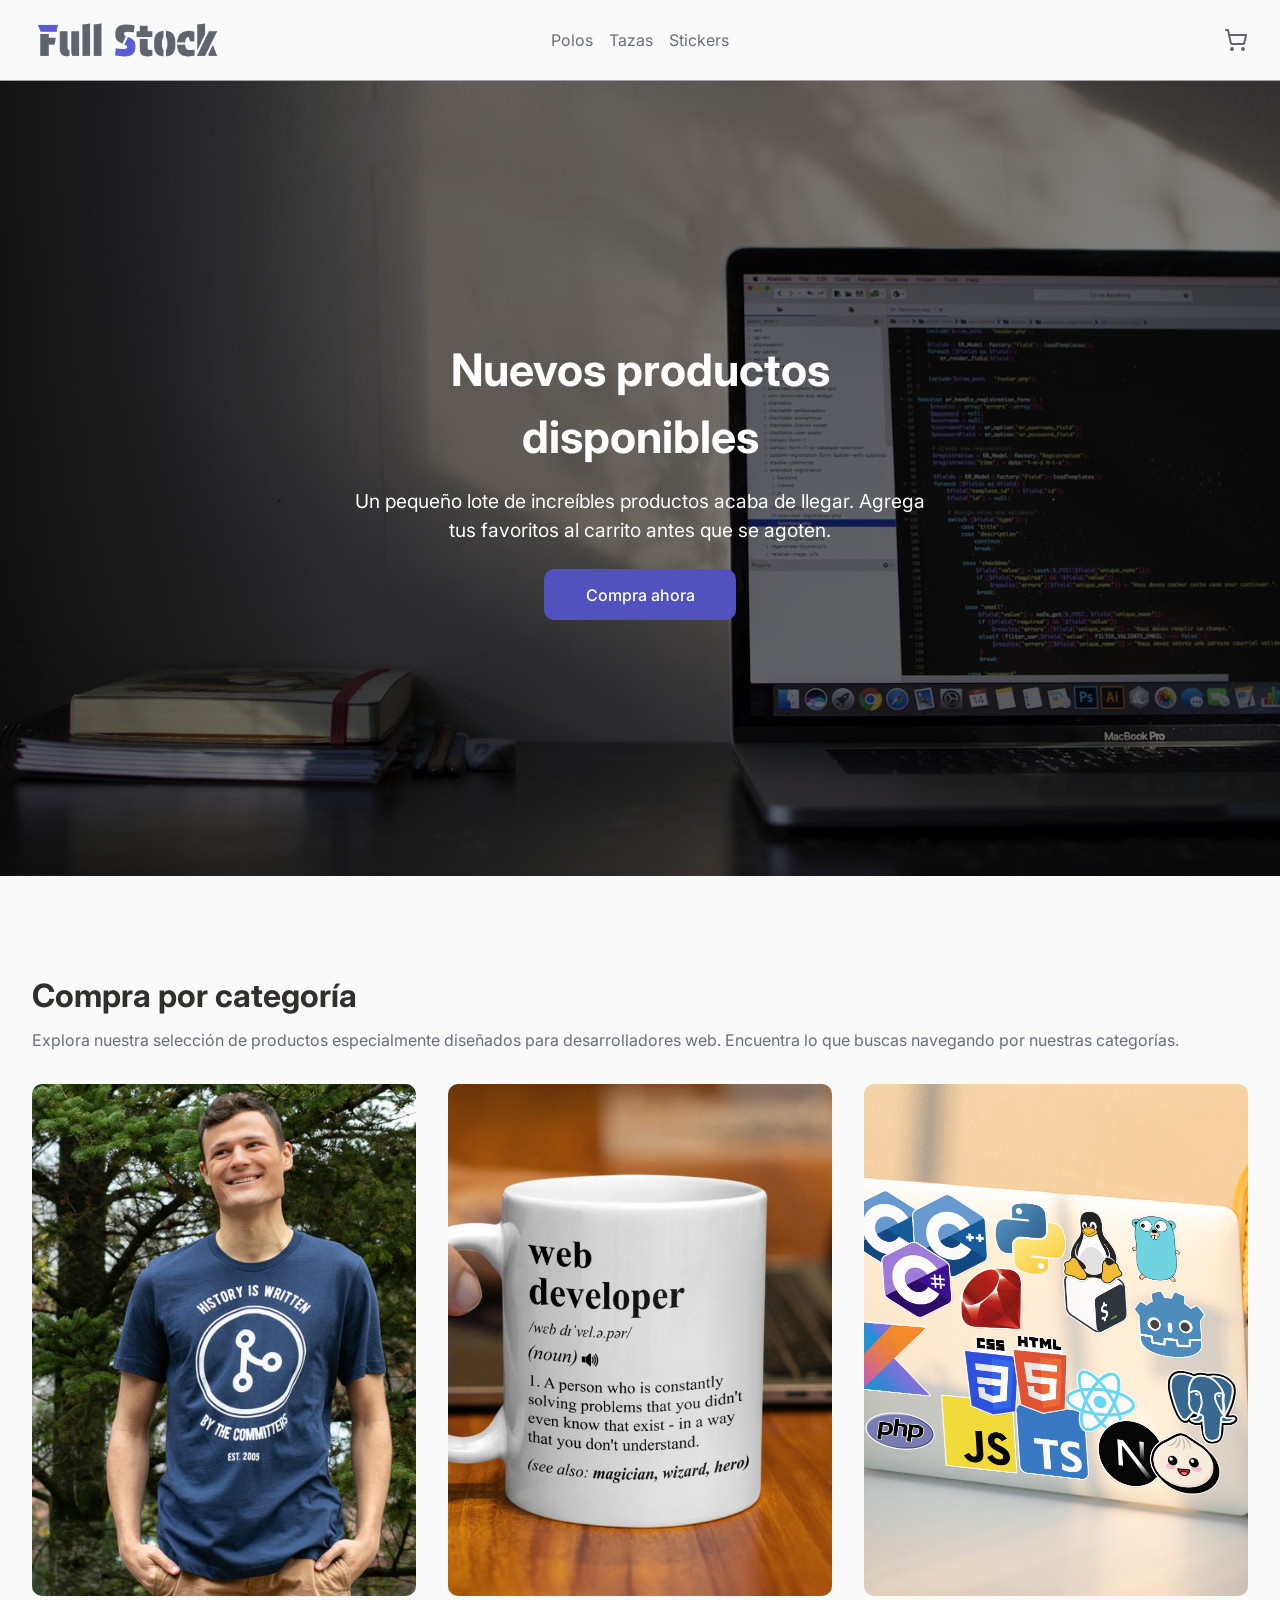
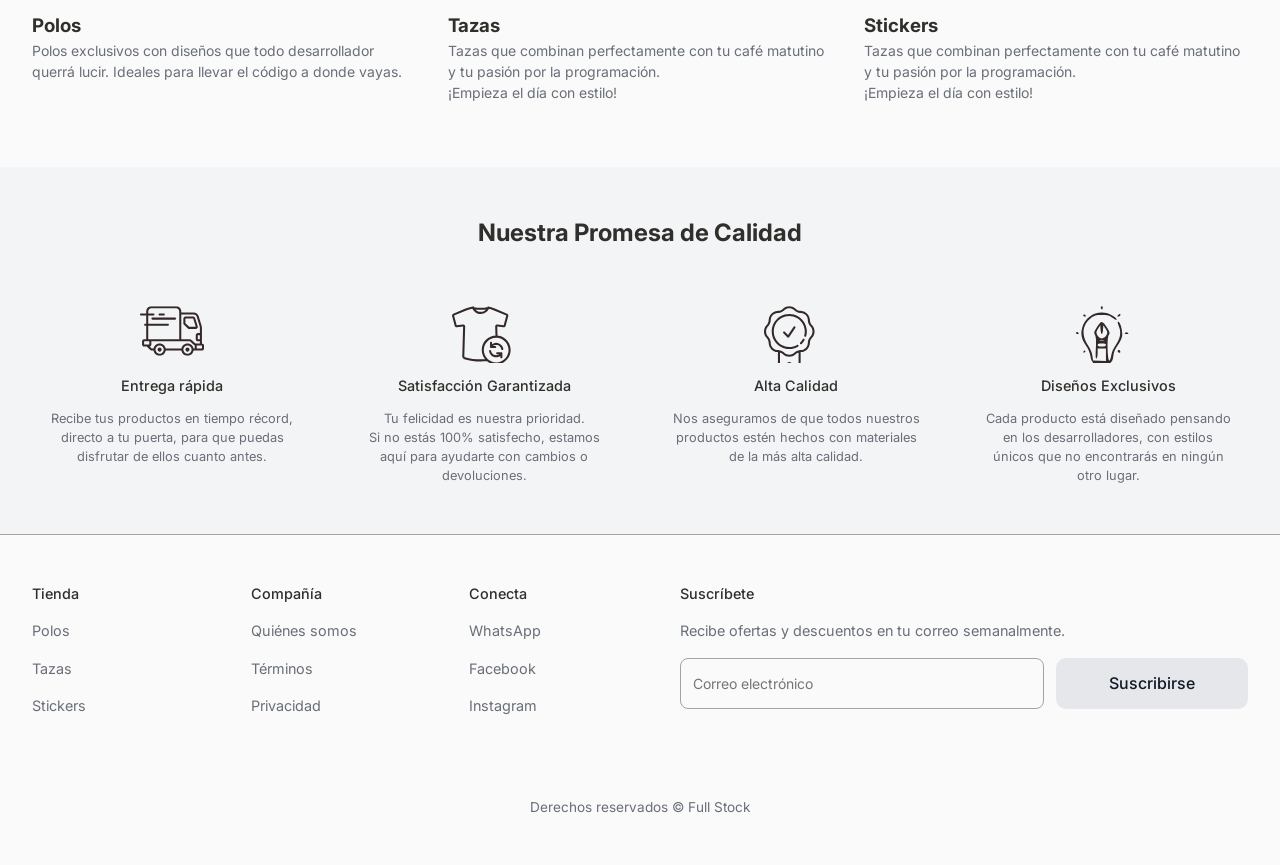
==== commit 9900a9e0: "Avance,, Animaciones en Hero y boton" ====
--- a/index.html
+++ b/index.html
@@ -199,8 +199,7 @@
 
             <form class="main-footer__form">
               <input type="email" class="main-footer__input" placeholder="Correo electrónico" />
-              <button class="button main-footer__button">Suscribirse</button>
-            </form>
+<button class="button button--secondary main-footer__button">Suscribirse</button>            </form>
           </div>
         </div>
 
--- a/styles/index.css
+++ b/styles/index.css
@@ -36,6 +36,10 @@
 @import url(3_components/products-grid.css);
 @import url(3_components/product-detail.css);
 
+@import url(3_components/form-field.css);
+@import url(3_components/radio-item.css);
+@import url(3_components/checkout-form.css);
+
 
 /* 4. Utilities */
 @import url(4_utilities/utilities.css);
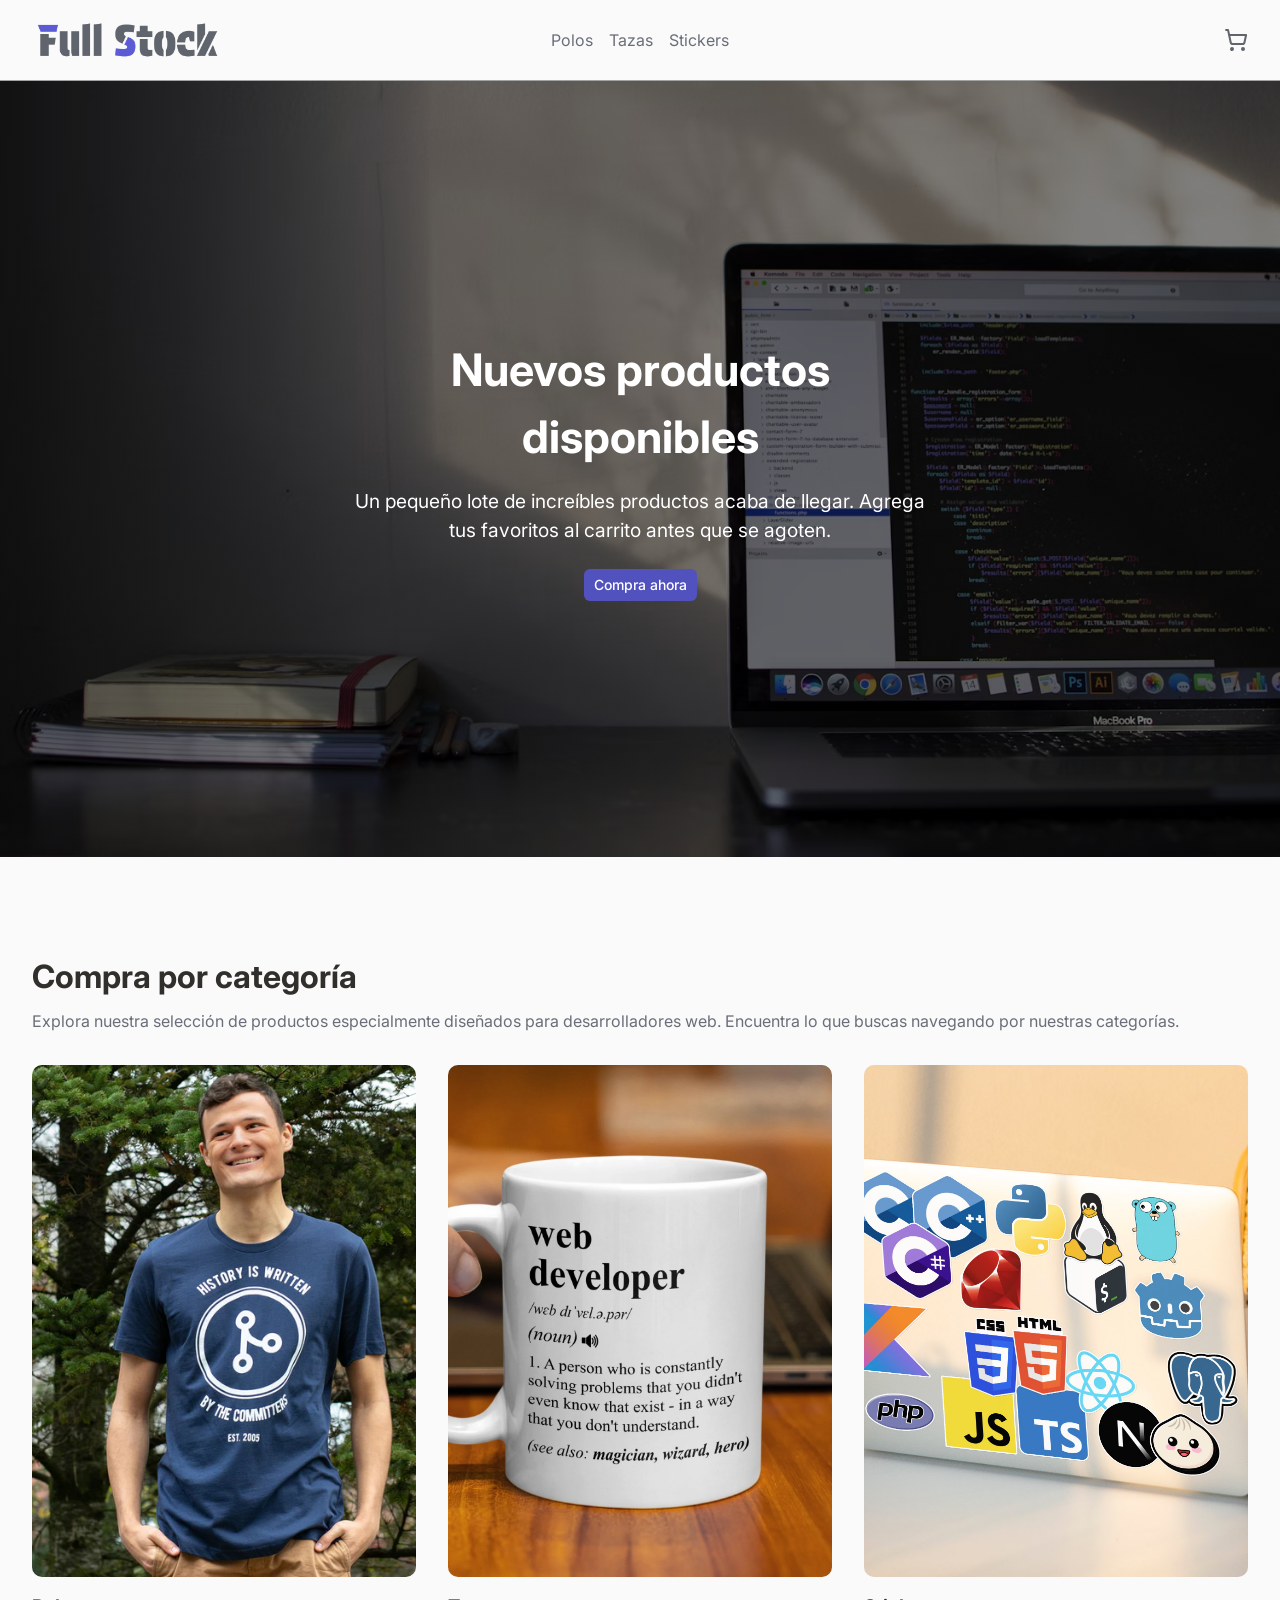
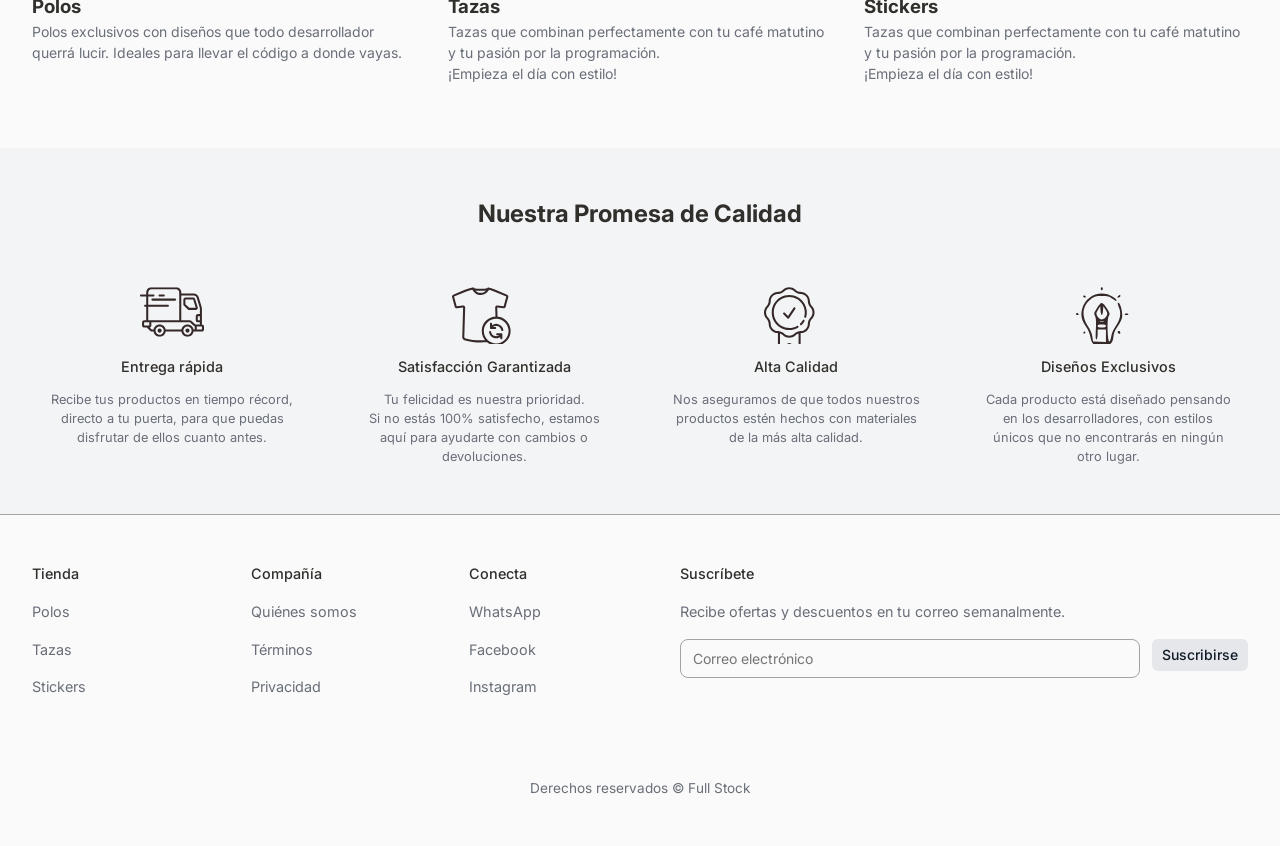
==== commit ee1bf4fc: "Completa flujo de compra: Cart, Checkout y Confirmation,," ====
--- a/index.html
+++ b/index.html
@@ -199,8 +199,7 @@
 
             <form class="main-footer__form">
               <input type="email" class="main-footer__input" placeholder="Correo electrónico" />
-<button class="button button--secondary main-footer__button">Suscribirse</button>            </form>
-          </div>
+<button class="button button--secondary main-footer__button">Suscribirse</button>          </div>
         </div>
 
         <div class="main-footer__copyright">
--- a/styles/index.css
+++ b/styles/index.css
@@ -41,6 +41,10 @@
 @import url(3_components/checkout-form.css);
 
 
+@import url(3_components/cart.css);
+@import url(3_components/order-confirmation.css);
+
+
 /* 4. Utilities */
 @import url(4_utilities/utilities.css);
 
